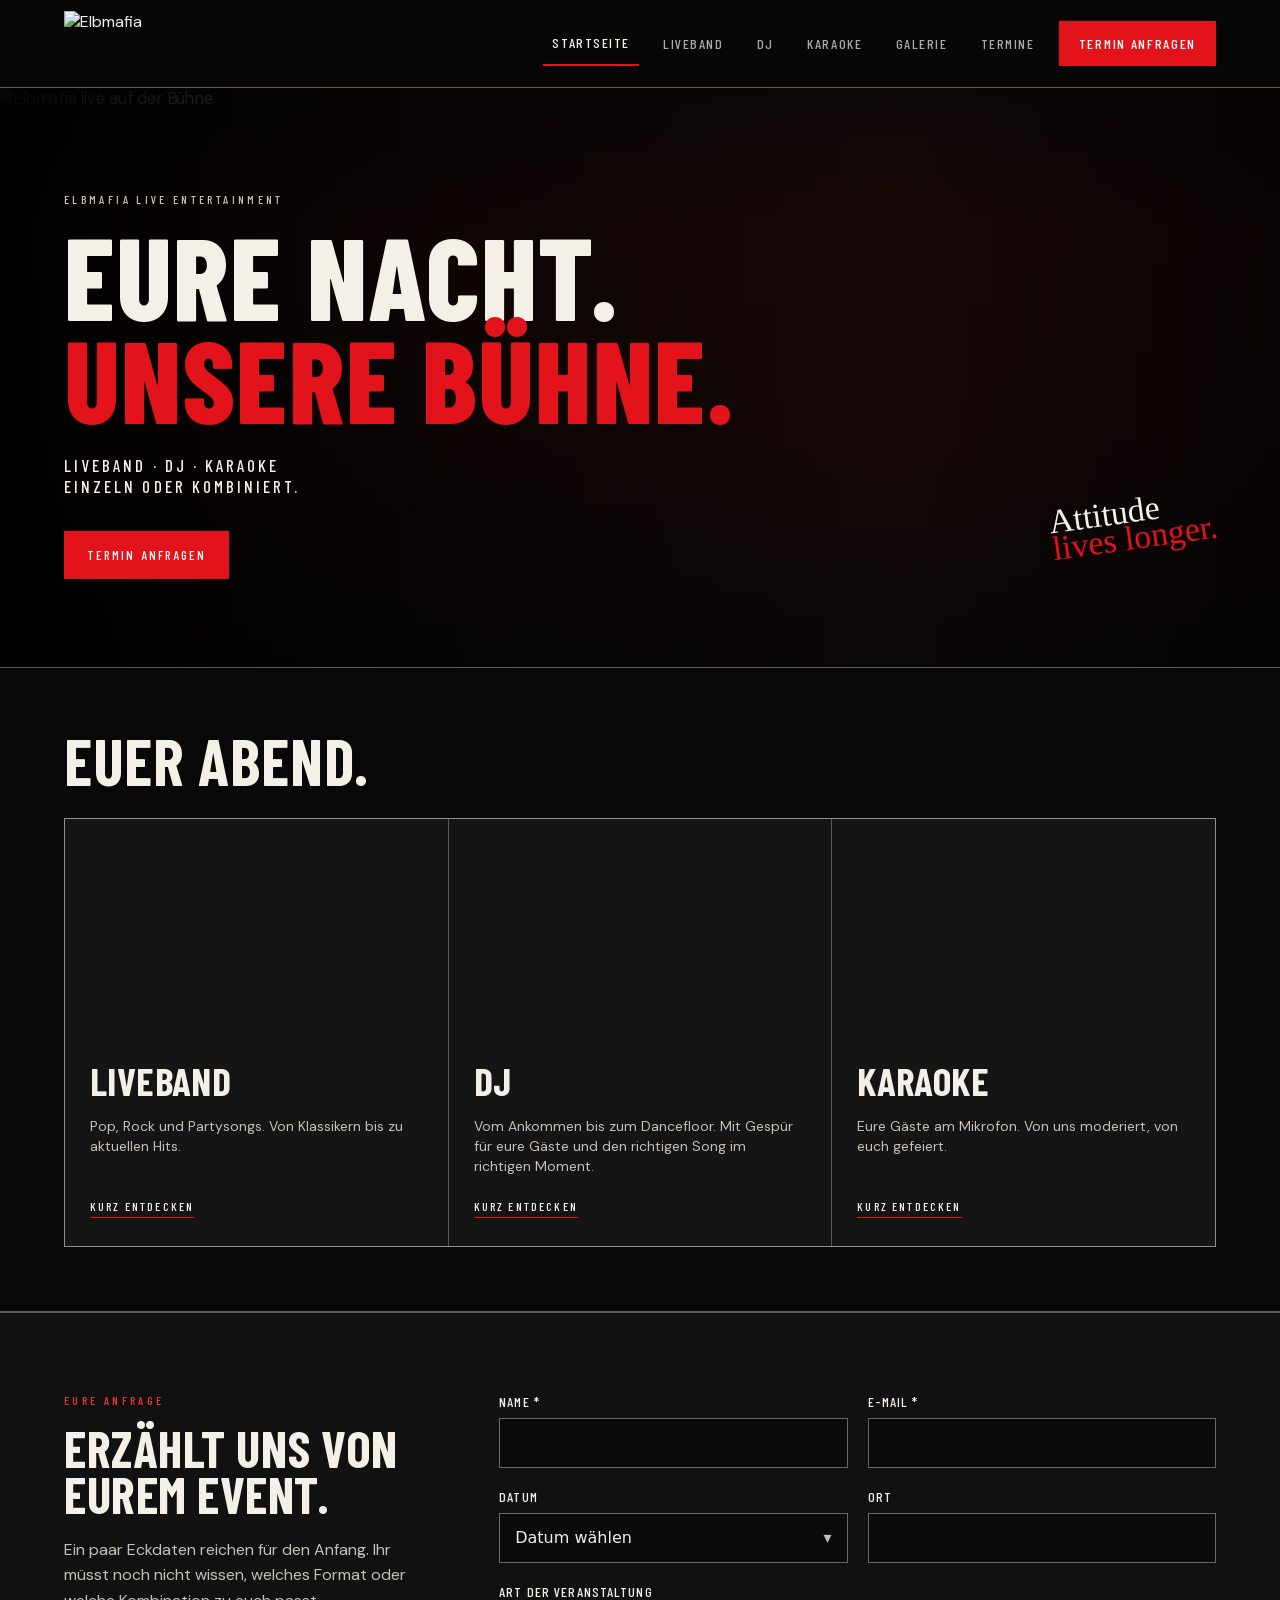
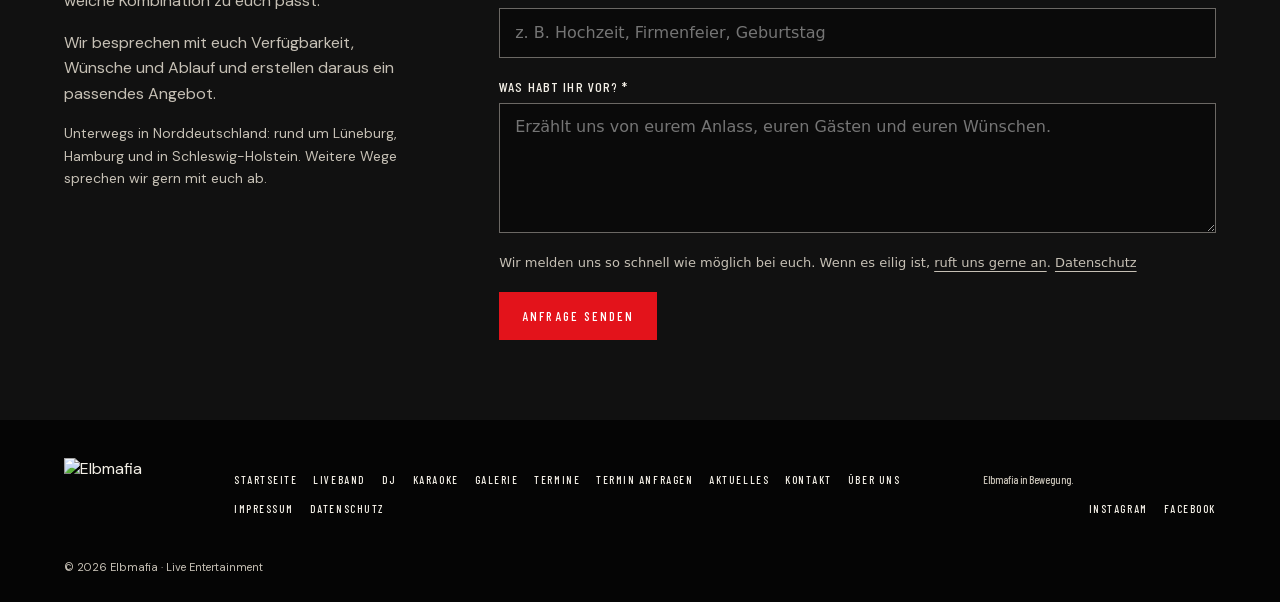
==== index.html @ c37c2138 "Make the homepage gig teaser one compact link and use the transparent original logo" ====
<!doctype html>
<html lang="de">
  <head>
    <meta charset="UTF-8" />
    <meta http-equiv="Content-Security-Policy" content="default-src 'self'; base-uri 'self'; object-src 'none'; script-src 'self'; style-src 'self' 'unsafe-inline'; img-src 'self' https://cdn.sanity.io data:; font-src 'self'; connect-src 'self' https://8jes752q.api.sanity.io https://api.web3forms.com; frame-src https://www.youtube-nocookie.com https://player.vimeo.com; media-src 'self' https://cdn.sanity.io; form-action 'self' https://api.web3forms.com; upgrade-insecure-requests" />
    <meta name="viewport" content="width=device-width, initial-scale=1.0" />
    <meta name="theme-color" content="#080808" />
    <meta name="description" content="Liveband, DJ und moderiertes Karaoke in Norddeutschland. Für Feiern rund um Lüneburg, Hamburg und Schleswig-Holstein. Einzeln oder kombiniert." />
    <title>Elbmafia – Liveband, DJ &amp; Karaoke in Norddeutschland</title>
    <link rel="icon" type="image/png" href="./assets/elbmafia-icon-64.png" />
    <script type="module" crossorigin src="./assets/pages-main-Cni1FsrV.js"></script>
    <link rel="stylesheet" crossorigin href="./assets/pages-main-CIuDXrAa.css">

    <link rel="canonical" href="https://elbmafia.de/" />
    <meta name="referrer" content="strict-origin-when-cross-origin" />
    <meta property="og:locale" content="de_DE" />
    <meta property="og:type" content="website" />
    <meta property="og:site_name" content="Elbmafia" />
    <meta property="og:title" content="Elbmafia – Liveband, DJ &amp; Karaoke in Norddeutschland" />
    <meta property="og:description" content="Liveband, DJ und moderiertes Karaoke in Norddeutschland. Für Feiern rund um Lüneburg, Hamburg und Schleswig-Holstein. Einzeln oder kombiniert." />
    <meta property="og:url" content="https://elbmafia.de/" />
    <meta property="og:image" content="https://cdn.sanity.io/images/8jes752q/production/4bd7200ae4ac9d9a76201aa8df2f5b68dabd0d27-1935x812.png?w=1200&amp;h=630&amp;fit=crop&amp;auto=format" />
    <meta property="og:image:alt" content="Elbmafia · Live Entertainment" />
    <meta name="twitter:card" content="summary_large_image" />
    <meta name="twitter:title" content="Elbmafia – Liveband, DJ &amp; Karaoke in Norddeutschland" />
    <meta name="twitter:description" content="Liveband, DJ und moderiertes Karaoke in Norddeutschland. Für Feiern rund um Lüneburg, Hamburg und Schleswig-Holstein. Einzeln oder kombiniert." />
    <meta name="twitter:image" content="https://cdn.sanity.io/images/8jes752q/production/4bd7200ae4ac9d9a76201aa8df2f5b68dabd0d27-1935x812.png?w=1200&amp;h=630&amp;fit=crop&amp;auto=format" />
    <link rel="preconnect" href="https://cdn.sanity.io" />
    <link rel="preconnect" href="https://8jes752q.api.sanity.io" crossorigin />
    <script type="application/ld+json">{"@context":"https://schema.org","@type":"MusicGroup","@id":"https://elbmafia.de/#band","name":"Elbmafia","url":"https://elbmafia.de/","logo":"https://elbmafia.de/assets/elbmafia-primary.png","sameAs":["https://www.instagram.com/elbmafia/","https://www.facebook.com/elbmafia"],"email":"info@elbmafia.de","telephone":"+4915167139134","areaServed":["Norddeutschland","Lüneburg","Hamburg","Schleswig-Holstein"]}</script>
  </head>
  <body data-page="home" data-root="./">
    <div id="root"><link rel="preload" as="image" imageSrcSet="https://cdn.sanity.io/images/8jes752q/production/1e73718f779068eb31d8a9820110b58f63db023f-1619x971.png?w=160&amp;fit=max&amp;auto=format&amp;q=85 160w, https://cdn.sanity.io/images/8jes752q/production/1e73718f779068eb31d8a9820110b58f63db023f-1619x971.png?w=320&amp;fit=max&amp;auto=format&amp;q=85 320w, https://cdn.sanity.io/images/8jes752q/production/1e73718f779068eb31d8a9820110b58f63db023f-1619x971.png?w=480&amp;fit=max&amp;auto=format&amp;q=85 480w, https://cdn.sanity.io/images/8jes752q/production/1e73718f779068eb31d8a9820110b58f63db023f-1619x971.png?w=640&amp;fit=max&amp;auto=format&amp;q=85 640w, https://cdn.sanity.io/images/8jes752q/production/1e73718f779068eb31d8a9820110b58f63db023f-1619x971.png?w=960&amp;fit=max&amp;auto=format&amp;q=85 960w, https://cdn.sanity.io/images/8jes752q/production/1e73718f779068eb31d8a9820110b58f63db023f-1619x971.png?w=1280&amp;fit=max&amp;auto=format&amp;q=85 1280w, https://cdn.sanity.io/images/8jes752q/production/1e73718f779068eb31d8a9820110b58f63db023f-1619x971.png?w=1619&amp;fit=max&amp;auto=format&amp;q=85 1619w" imageSizes="170px"/><link rel="preload" as="image" imageSrcSet="https://cdn.sanity.io/images/8jes752q/production/4bd7200ae4ac9d9a76201aa8df2f5b68dabd0d27-1935x812.png?w=160&amp;fit=max&amp;auto=format&amp;q=85 160w, https://cdn.sanity.io/images/8jes752q/production/4bd7200ae4ac9d9a76201aa8df2f5b68dabd0d27-1935x812.png?w=320&amp;fit=max&amp;auto=format&amp;q=85 320w, https://cdn.sanity.io/images/8jes752q/production/4bd7200ae4ac9d9a76201aa8df2f5b68dabd0d27-1935x812.png?w=480&amp;fit=max&amp;auto=format&amp;q=85 480w, https://cdn.sanity.io/images/8jes752q/production/4bd7200ae4ac9d9a76201aa8df2f5b68dabd0d27-1935x812.png?w=640&amp;fit=max&amp;auto=format&amp;q=85 640w, https://cdn.sanity.io/images/8jes752q/production/4bd7200ae4ac9d9a76201aa8df2f5b68dabd0d27-1935x812.png?w=960&amp;fit=max&amp;auto=format&amp;q=85 960w, https://cdn.sanity.io/images/8jes752q/production/4bd7200ae4ac9d9a76201aa8df2f5b68dabd0d27-1935x812.png?w=1280&amp;fit=max&amp;auto=format&amp;q=85 1280w, https://cdn.sanity.io/images/8jes752q/production/4bd7200ae4ac9d9a76201aa8df2f5b68dabd0d27-1935x812.png?w=1920&amp;fit=max&amp;auto=format&amp;q=85 1920w, https://cdn.sanity.io/images/8jes752q/production/4bd7200ae4ac9d9a76201aa8df2f5b68dabd0d27-1935x812.png?w=1935&amp;fit=max&amp;auto=format&amp;q=85 1935w" imageSizes="100vw" fetchPriority="high"/><link rel="preload" as="image" imageSrcSet="https://cdn.sanity.io/images/8jes752q/production/1e73718f779068eb31d8a9820110b58f63db023f-1619x971.png?w=160&amp;fit=max&amp;auto=format&amp;q=85 160w, https://cdn.sanity.io/images/8jes752q/production/1e73718f779068eb31d8a9820110b58f63db023f-1619x971.png?w=320&amp;fit=max&amp;auto=format&amp;q=85 320w, https://cdn.sanity.io/images/8jes752q/production/1e73718f779068eb31d8a9820110b58f63db023f-1619x971.png?w=480&amp;fit=max&amp;auto=format&amp;q=85 480w, https://cdn.sanity.io/images/8jes752q/production/1e73718f779068eb31d8a9820110b58f63db023f-1619x971.png?w=640&amp;fit=max&amp;auto=format&amp;q=85 640w, https://cdn.sanity.io/images/8jes752q/production/1e73718f779068eb31d8a9820110b58f63db023f-1619x971.png?w=960&amp;fit=max&amp;auto=format&amp;q=85 960w, https://cdn.sanity.io/images/8jes752q/production/1e73718f779068eb31d8a9820110b58f63db023f-1619x971.png?w=1280&amp;fit=max&amp;auto=format&amp;q=85 1280w, https://cdn.sanity.io/images/8jes752q/production/1e73718f779068eb31d8a9820110b58f63db023f-1619x971.png?w=1619&amp;fit=max&amp;auto=format&amp;q=85 1619w" imageSizes="120px"/><div class="site-shell"><header class="site-header"><a class="brand-lockup" href="./" aria-label="Elbmafia Startseite"><img src="https://cdn.sanity.io/images/8jes752q/production/1e73718f779068eb31d8a9820110b58f63db023f-1619x971.png?w=1280&amp;fit=max&amp;auto=format&amp;q=85" srcSet="https://cdn.sanity.io/images/8jes752q/production/1e73718f779068eb31d8a9820110b58f63db023f-1619x971.png?w=160&amp;fit=max&amp;auto=format&amp;q=85 160w, https://cdn.sanity.io/images/8jes752q/production/1e73718f779068eb31d8a9820110b58f63db023f-1619x971.png?w=320&amp;fit=max&amp;auto=format&amp;q=85 320w, https://cdn.sanity.io/images/8jes752q/production/1e73718f779068eb31d8a9820110b58f63db023f-1619x971.png?w=480&amp;fit=max&amp;auto=format&amp;q=85 480w, https://cdn.sanity.io/images/8jes752q/production/1e73718f779068eb31d8a9820110b58f63db023f-1619x971.png?w=640&amp;fit=max&amp;auto=format&amp;q=85 640w, https://cdn.sanity.io/images/8jes752q/production/1e73718f779068eb31d8a9820110b58f63db023f-1619x971.png?w=960&amp;fit=max&amp;auto=format&amp;q=85 960w, https://cdn.sanity.io/images/8jes752q/production/1e73718f779068eb31d8a9820110b58f63db023f-1619x971.png?w=1280&amp;fit=max&amp;auto=format&amp;q=85 1280w, https://cdn.sanity.io/images/8jes752q/production/1e73718f779068eb31d8a9820110b58f63db023f-1619x971.png?w=1619&amp;fit=max&amp;auto=format&amp;q=85 1619w" sizes="170px" width="1619" height="971" alt="Elbmafia"/></a><nav class="main-nav static-navigation" aria-label="Hauptnavigation"><a href="./#top" aria-current="page">Startseite</a><a href="./liveband/">Liveband</a><a href="./dj/">DJ</a><a href="./karaoke/">Karaoke</a><a href="./galerie/">Galerie</a><a href="./termine/">Termine</a><a class="nav-cta" href="./#anfrage">Termin anfragen</a></nav></header><main id="top"><section class="hero"><div class="hero-art"><img class="hero-photo" src="https://cdn.sanity.io/images/8jes752q/production/4bd7200ae4ac9d9a76201aa8df2f5b68dabd0d27-1935x812.png?w=1280&amp;fit=max&amp;auto=format&amp;q=85" srcSet="https://cdn.sanity.io/images/8jes752q/production/4bd7200ae4ac9d9a76201aa8df2f5b68dabd0d27-1935x812.png?w=160&amp;fit=max&amp;auto=format&amp;q=85 160w, https://cdn.sanity.io/images/8jes752q/production/4bd7200ae4ac9d9a76201aa8df2f5b68dabd0d27-1935x812.png?w=320&amp;fit=max&amp;auto=format&amp;q=85 320w, https://cdn.sanity.io/images/8jes752q/production/4bd7200ae4ac9d9a76201aa8df2f5b68dabd0d27-1935x812.png?w=480&amp;fit=max&amp;auto=format&amp;q=85 480w, https://cdn.sanity.io/images/8jes752q/production/4bd7200ae4ac9d9a76201aa8df2f5b68dabd0d27-1935x812.png?w=640&amp;fit=max&amp;auto=format&amp;q=85 640w, https://cdn.sanity.io/images/8jes752q/production/4bd7200ae4ac9d9a76201aa8df2f5b68dabd0d27-1935x812.png?w=960&amp;fit=max&amp;auto=format&amp;q=85 960w, https://cdn.sanity.io/images/8jes752q/production/4bd7200ae4ac9d9a76201aa8df2f5b68dabd0d27-1935x812.png?w=1280&amp;fit=max&amp;auto=format&amp;q=85 1280w, https://cdn.sanity.io/images/8jes752q/production/4bd7200ae4ac9d9a76201aa8df2f5b68dabd0d27-1935x812.png?w=1920&amp;fit=max&amp;auto=format&amp;q=85 1920w, https://cdn.sanity.io/images/8jes752q/production/4bd7200ae4ac9d9a76201aa8df2f5b68dabd0d27-1935x812.png?w=1935&amp;fit=max&amp;auto=format&amp;q=85 1935w" sizes="100vw" width="1935" height="812" alt="Elbmafia live auf der Bühne" fetchPriority="high"/><div class="hero-art-overlay"></div></div><div class="hero-copy"><p class="eyebrow">Elbmafia Live Entertainment</p><h1>Eure Nacht.<br/><em>Unsere Bühne.</em></h1><p class="hero-subline">Liveband · DJ · Karaoke<br/>Einzeln oder kombiniert.</p><a class="button button-red" href="./#anfrage">Termin anfragen</a></div></section><section class="experience-section" id="formate"><h2>Euer Abend.</h2><div class="experience-grid"><a class="experience-card" href="./liveband/"><div class="experience-content"><h3>Liveband</h3><p>Pop, Rock und Partysongs. Von Klassikern bis zu aktuellen Hits.</p><span class="text-link">Mehr erfahren</span></div></a><a class="experience-card" href="./dj/"><div class="experience-content"><h3>DJ</h3><p>Vom Ankommen bis zum Dancefloor. Mit Gespür für eure Gäste und den richtigen Song im richtigen Moment.</p><span class="text-link">Mehr erfahren</span></div></a><a class="experience-card" href="./karaoke/"><div class="experience-content"><h3>Karaoke</h3><p>Eure Gäste am Mikrofon. Von uns moderiert, von euch gefeiert.</p><span class="text-link">Mehr erfahren</span></div></a></div></section><section class="request-section" id="anfrage"><div class="request-intro"><h2>Erzählt uns von eurem Event.</h2><p>Unterwegs in Norddeutschland: rund um Lüneburg, Hamburg und in Schleswig-Holstein. Weitere Wege sprechen wir gern mit euch ab.</p><p>Für das Anfrageformular benötigt ihr JavaScript. Ihr erreicht uns auch per <a href="mailto:info@elbmafia.de">E-Mail an info@elbmafia.de</a>.</p></div></section></main><footer class="site-footer"><img src="https://cdn.sanity.io/images/8jes752q/production/1e73718f779068eb31d8a9820110b58f63db023f-1619x971.png?w=1280&amp;fit=max&amp;auto=format&amp;q=85" srcSet="https://cdn.sanity.io/images/8jes752q/production/1e73718f779068eb31d8a9820110b58f63db023f-1619x971.png?w=160&amp;fit=max&amp;auto=format&amp;q=85 160w, https://cdn.sanity.io/images/8jes752q/production/1e73718f779068eb31d8a9820110b58f63db023f-1619x971.png?w=320&amp;fit=max&amp;auto=format&amp;q=85 320w, https://cdn.sanity.io/images/8jes752q/production/1e73718f779068eb31d8a9820110b58f63db023f-1619x971.png?w=480&amp;fit=max&amp;auto=format&amp;q=85 480w, https://cdn.sanity.io/images/8jes752q/production/1e73718f779068eb31d8a9820110b58f63db023f-1619x971.png?w=640&amp;fit=max&amp;auto=format&amp;q=85 640w, https://cdn.sanity.io/images/8jes752q/production/1e73718f779068eb31d8a9820110b58f63db023f-1619x971.png?w=960&amp;fit=max&amp;auto=format&amp;q=85 960w, https://cdn.sanity.io/images/8jes752q/production/1e73718f779068eb31d8a9820110b58f63db023f-1619x971.png?w=1280&amp;fit=max&amp;auto=format&amp;q=85 1280w, https://cdn.sanity.io/images/8jes752q/production/1e73718f779068eb31d8a9820110b58f63db023f-1619x971.png?w=1619&amp;fit=max&amp;auto=format&amp;q=85 1619w" sizes="120px" width="1619" height="971" alt="Elbmafia"/><nav class="footer-links" aria-label="Footernavigation"><a href="./#top">Startseite</a><a href="./liveband/">Liveband</a><a href="./dj/">DJ</a><a href="./karaoke/">Karaoke</a><a href="./galerie/">Galerie</a><a href="./termine/">Termine</a><a href="./#anfrage">Termin anfragen</a><a href="./aktuelles/">Aktuelles</a><a href="./#kontakt">Kontakt</a><a href="./ueber-uns/">Über uns</a><a href="./impressum/">Impressum</a><a href="./datenschutz/">Datenschutz</a></nav></footer></div></div><noscript><p class="offer-page">Ihr erreicht uns per <a href="mailto:info@elbmafia.de">E-Mail an info@elbmafia.de</a>.</p></noscript>
  </body>
</html>
---- assets/pages-main-CIuDXrAa.css ----
@font-face{font-family:Barlow Condensed;font-style:normal;font-weight:500;font-display:swap;src:url(./barlow-condensed-500-0-BJah_10B.woff2) format("woff2");unicode-range:U+0102-0103,U+0110-0111,U+0128-0129,U+0168-0169,U+01A0-01A1,U+01AF-01B0,U+0300-0301,U+0303-0304,U+0308-0309,U+0323,U+0329,U+1EA0-1EF9,U+20AB}@font-face{font-family:Barlow Condensed;font-style:normal;font-weight:500;font-display:swap;src:url(./barlow-condensed-500-1-BgaU7rZf.woff2) format("woff2");unicode-range:U+0100-02BA,U+02BD-02C5,U+02C7-02CC,U+02CE-02D7,U+02DD-02FF,U+0304,U+0308,U+0329,U+1D00-1DBF,U+1E00-1E9F,U+1EF2-1EFF,U+2020,U+20A0-20AB,U+20AD-20C4,U+2113,U+2C60-2C7F,U+A720-A7FF}@font-face{font-family:Barlow Condensed;font-style:normal;font-weight:500;font-display:swap;src:url(./barlow-condensed-500-2-k5sK0YPh.woff2) format("woff2");unicode-range:U+0000-00FF,U+0131,U+0152-0153,U+02BB-02BC,U+02C6,U+02DA,U+02DC,U+0304,U+0308,U+0329,U+2000-206F,U+20AC,U+2122,U+2191,U+2193,U+2212,U+2215,U+FEFF,U+FFFD}@font-face{font-family:Barlow Condensed;font-style:normal;font-weight:600;font-display:swap;src:url(./barlow-condensed-600-3-CMGUrrs3.woff2) format("woff2");unicode-range:U+0102-0103,U+0110-0111,U+0128-0129,U+0168-0169,U+01A0-01A1,U+01AF-01B0,U+0300-0301,U+0303-0304,U+0308-0309,U+0323,U+0329,U+1EA0-1EF9,U+20AB}@font-face{font-family:Barlow Condensed;font-style:normal;font-weight:600;font-display:swap;src:url(./barlow-condensed-600-4-Dbp7ZXtu.woff2) format("woff2");unicode-range:U+0100-02BA,U+02BD-02C5,U+02C7-02CC,U+02CE-02D7,U+02DD-02FF,U+0304,U+0308,U+0329,U+1D00-1DBF,U+1E00-1E9F,U+1EF2-1EFF,U+2020,U+20A0-20AB,U+20AD-20C4,U+2113,U+2C60-2C7F,U+A720-A7FF}@font-face{font-family:Barlow Condensed;font-style:normal;font-weight:600;font-display:swap;src:url(./barlow-condensed-600-5-5aTTnVqQ.woff2) format("woff2");unicode-range:U+0000-00FF,U+0131,U+0152-0153,U+02BB-02BC,U+02C6,U+02DA,U+02DC,U+0304,U+0308,U+0329,U+2000-206F,U+20AC,U+2122,U+2191,U+2193,U+2212,U+2215,U+FEFF,U+FFFD}@font-face{font-family:Barlow Condensed;font-style:normal;font-weight:700;font-display:swap;src:url(./barlow-condensed-700-6-CYHGckNB.woff2) format("woff2");unicode-range:U+0102-0103,U+0110-0111,U+0128-0129,U+0168-0169,U+01A0-01A1,U+01AF-01B0,U+0300-0301,U+0303-0304,U+0308-0309,U+0323,U+0329,U+1EA0-1EF9,U+20AB}@font-face{font-family:Barlow Condensed;font-style:normal;font-weight:700;font-display:swap;src:url(./barlow-condensed-700-7-Ca1nonoA.woff2) format("woff2");unicode-range:U+0100-02BA,U+02BD-02C5,U+02C7-02CC,U+02CE-02D7,U+02DD-02FF,U+0304,U+0308,U+0329,U+1D00-1DBF,U+1E00-1E9F,U+1EF2-1EFF,U+2020,U+20A0-20AB,U+20AD-20C4,U+2113,U+2C60-2C7F,U+A720-A7FF}@font-face{font-family:Barlow Condensed;font-style:normal;font-weight:700;font-display:swap;src:url(./barlow-condensed-700-8-DDMez4TK.woff2) format("woff2");unicode-range:U+0000-00FF,U+0131,U+0152-0153,U+02BB-02BC,U+02C6,U+02DA,U+02DC,U+0304,U+0308,U+0329,U+2000-206F,U+20AC,U+2122,U+2191,U+2193,U+2212,U+2215,U+FEFF,U+FFFD}@font-face{font-family:Barlow Condensed;font-style:normal;font-weight:800;font-display:swap;src:url(./barlow-condensed-800-9-By8DWWW3.woff2) format("woff2");unicode-range:U+0102-0103,U+0110-0111,U+0128-0129,U+0168-0169,U+01A0-01A1,U+01AF-01B0,U+0300-0301,U+0303-0304,U+0308-0309,U+0323,U+0329,U+1EA0-1EF9,U+20AB}@font-face{font-family:Barlow Condensed;font-style:normal;font-weight:800;font-display:swap;src:url(./barlow-condensed-800-10-CW1aJo2Z.woff2) format("woff2");unicode-range:U+0100-02BA,U+02BD-02C5,U+02C7-02CC,U+02CE-02D7,U+02DD-02FF,U+0304,U+0308,U+0329,U+1D00-1DBF,U+1E00-1E9F,U+1EF2-1EFF,U+2020,U+20A0-20AB,U+20AD-20C4,U+2113,U+2C60-2C7F,U+A720-A7FF}@font-face{font-family:Barlow Condensed;font-style:normal;font-weight:800;font-display:swap;src:url(./barlow-condensed-800-11-CMaaahLA.woff2) format("woff2");unicode-range:U+0000-00FF,U+0131,U+0152-0153,U+02BB-02BC,U+02C6,U+02DA,U+02DC,U+0304,U+0308,U+0329,U+2000-206F,U+20AC,U+2122,U+2191,U+2193,U+2212,U+2215,U+FEFF,U+FFFD}@font-face{font-family:Barlow Condensed;font-style:normal;font-weight:900;font-display:swap;src:url(./barlow-condensed-900-12-BdeZAqFH.woff2) format("woff2");unicode-range:U+0102-0103,U+0110-0111,U+0128-0129,U+0168-0169,U+01A0-01A1,U+01AF-01B0,U+0300-0301,U+0303-0304,U+0308-0309,U+0323,U+0329,U+1EA0-1EF9,U+20AB}@font-face{font-family:Barlow Condensed;font-style:normal;font-weight:900;font-display:swap;src:url(./barlow-condensed-900-13-BnpccJH4.woff2) format("woff2");unicode-range:U+0100-02BA,U+02BD-02C5,U+02C7-02CC,U+02CE-02D7,U+02DD-02FF,U+0304,U+0308,U+0329,U+1D00-1DBF,U+1E00-1E9F,U+1EF2-1EFF,U+2020,U+20A0-20AB,U+20AD-20C4,U+2113,U+2C60-2C7F,U+A720-A7FF}@font-face{font-family:Barlow Condensed;font-style:normal;font-weight:900;font-display:swap;src:url(./barlow-condensed-900-14-BAFRnr5n.woff2) format("woff2");unicode-range:U+0000-00FF,U+0131,U+0152-0153,U+02BB-02BC,U+02C6,U+02DA,U+02DC,U+0304,U+0308,U+0329,U+2000-206F,U+20AC,U+2122,U+2191,U+2193,U+2212,U+2215,U+FEFF,U+FFFD}@font-face{font-family:DM Sans;font-style:normal;font-weight:400;font-display:swap;src:url(./dm-sans-400-15-BccsHJ30.woff2) format("woff2");unicode-range:U+0100-02BA,U+02BD-02C5,U+02C7-02CC,U+02CE-02D7,U+02DD-02FF,U+0304,U+0308,U+0329,U+1D00-1DBF,U+1E00-1E9F,U+1EF2-1EFF,U+2020,U+20A0-20AB,U+20AD-20C4,U+2113,U+2C60-2C7F,U+A720-A7FF}@font-face{font-family:DM Sans;font-style:normal;font-weight:400;font-display:swap;src:url(./dm-sans-400-16-CwMReqGs.woff2) format("woff2");unicode-range:U+0000-00FF,U+0131,U+0152-0153,U+02BB-02BC,U+02C6,U+02DA,U+02DC,U+0304,U+0308,U+0329,U+2000-206F,U+20AC,U+2122,U+2191,U+2193,U+2212,U+2215,U+FEFF,U+FFFD}@font-face{font-family:DM Sans;font-style:normal;font-weight:500;font-display:swap;src:url(./dm-sans-400-15-BccsHJ30.woff2) format("woff2");unicode-range:U+0100-02BA,U+02BD-02C5,U+02C7-02CC,U+02CE-02D7,U+02DD-02FF,U+0304,U+0308,U+0329,U+1D00-1DBF,U+1E00-1E9F,U+1EF2-1EFF,U+2020,U+20A0-20AB,U+20AD-20C4,U+2113,U+2C60-2C7F,U+A720-A7FF}@font-face{font-family:DM Sans;font-style:normal;font-weight:500;font-display:swap;src:url(./dm-sans-400-16-CwMReqGs.woff2) format("woff2");unicode-range:U+0000-00FF,U+0131,U+0152-0153,U+02BB-02BC,U+02C6,U+02DA,U+02DC,U+0304,U+0308,U+0329,U+2000-206F,U+20AC,U+2122,U+2191,U+2193,U+2212,U+2215,U+FEFF,U+FFFD}@font-face{font-family:DM Sans;font-style:normal;font-weight:600;font-display:swap;src:url(./dm-sans-400-15-BccsHJ30.woff2) format("woff2");unicode-range:U+0100-02BA,U+02BD-02C5,U+02C7-02CC,U+02CE-02D7,U+02DD-02FF,U+0304,U+0308,U+0329,U+1D00-1DBF,U+1E00-1E9F,U+1EF2-1EFF,U+2020,U+20A0-20AB,U+20AD-20C4,U+2113,U+2C60-2C7F,U+A720-A7FF}@font-face{font-family:DM Sans;font-style:normal;font-weight:600;font-display:swap;src:url(./dm-sans-400-16-CwMReqGs.woff2) format("woff2");unicode-range:U+0000-00FF,U+0131,U+0152-0153,U+02BB-02BC,U+02C6,U+02DA,U+02DC,U+0304,U+0308,U+0329,U+2000-206F,U+20AC,U+2122,U+2191,U+2193,U+2212,U+2215,U+FEFF,U+FFFD}@font-face{font-family:DM Sans;font-style:normal;font-weight:700;font-display:swap;src:url(./dm-sans-400-15-BccsHJ30.woff2) format("woff2");unicode-range:U+0100-02BA,U+02BD-02C5,U+02C7-02CC,U+02CE-02D7,U+02DD-02FF,U+0304,U+0308,U+0329,U+1D00-1DBF,U+1E00-1E9F,U+1EF2-1EFF,U+2020,U+20A0-20AB,U+20AD-20C4,U+2113,U+2C60-2C7F,U+A720-A7FF}@font-face{font-family:DM Sans;font-style:normal;font-weight:700;font-display:swap;src:url(./dm-sans-400-16-CwMReqGs.woff2) format("woff2");unicode-range:U+0000-00FF,U+0131,U+0152-0153,U+02BB-02BC,U+02C6,U+02DA,U+02DC,U+0304,U+0308,U+0329,U+2000-206F,U+20AC,U+2122,U+2191,U+2193,U+2212,U+2215,U+FEFF,U+FFFD}:root{font-family:DM Sans,sans-serif;color:#f4f0e7;background:#080808;font-synthesis:none;text-rendering:optimizeLegibility;--black:#080808;--ink:#151515;--cream:#f4f0e7;--muted:#c6c0b5;--red:#e3131b;--line:rgba(244,240,231,.35);--display:"Barlow Condensed",sans-serif}*{box-sizing:border-box}html{scroll-behavior:smooth}body{margin:0;min-width:320px;background:var(--black);color:var(--cream)}a{color:inherit;text-decoration:none}button{font:inherit;color:inherit}.site-shell{overflow:clip;background:var(--black)}.site-header{position:sticky;top:0;z-index:20;min-height:88px;padding:10px 4vw;display:flex;align-items:center;justify-content:space-between;background:#080808f5;border-bottom:1px solid var(--line);-webkit-backdrop-filter:blur(16px);backdrop-filter:blur(16px)}.brand-lockup{display:flex;align-items:center;min-width:170px}.brand-lockup img{display:block;width:170px;height:66px;object-fit:contain}.main-nav{display:flex;align-items:center;gap:clamp(7px,1.1vw,20px);font-family:var(--display);font-size:11px;text-transform:uppercase;letter-spacing:.17em}.main-nav a{padding:11px 9px;color:#aaa;transition:color .2s,background .2s}.main-nav a:hover{color:var(--cream);background:#171717}.main-nav a:hover{color:var(--red)}.main-nav a[aria-current=page]{color:var(--cream);border-bottom:2px solid var(--red)}.nav-cta{background:var(--red);padding:14px 20px!important;letter-spacing:.12em;color:#fff!important}.menu-toggle{display:none;background:none;border:0;gap:3px;flex-direction:column;align-items:flex-end}.menu-toggle span{display:block;width:24px;height:2px;background:var(--cream)}.menu-toggle b{font-size:10px;margin-top:4px}.hero{position:relative;isolation:isolate;min-height:clamp(600px,29vw,980px);padding:140px 7vw 62px;display:flex;align-items:center;border-bottom:1px solid var(--line);overflow:hidden}.hero-art{position:absolute;top:0;right:0;bottom:0;left:0;z-index:-2;background:#1a0908}.experience-image{position:relative;overflow:hidden}.gallery-tile{overflow:hidden}.gallery-tile b{z-index:1}.post-cover-crop{position:relative;aspect-ratio:2.4/1;overflow:hidden;background:#111}.home-news-crop{position:relative;min-height:140px;overflow:hidden;background:#111}.hero-photo{width:100%;height:100%;object-fit:cover;object-position:50% 48%;filter:grayscale(.28) contrast(1.12) sepia(.13) saturate(1.2);opacity:.88;transform:scale(1.03)}.hero-art-overlay{position:absolute;top:0;right:0;bottom:0;left:0;background:linear-gradient(90deg,#000000f0,#00000080 34%,#00000024 70%,#0000009e),linear-gradient(180deg,#08080899,#08080800 24%,#0808081f 60%,#080808c7)}.hero-copy{max-width:760px}.eyebrow{margin:0 0 18px;font-family:var(--display);font-size:12px;text-transform:uppercase;letter-spacing:.28em;color:var(--muted)}.eyebrow.red{color:#ed343d}h1,h2,h3,p{margin-top:0}h1,h2,h3{font-family:var(--display);text-transform:uppercase;line-height:.9;letter-spacing:.01em}h1{max-width:720px;margin-bottom:24px;font-size:clamp(66px,9vw,138px);font-weight:800}h1 em,h2 em{color:var(--red);font-style:normal}.hero-subline{font-family:var(--display);font-size:17px;line-height:1.24;text-transform:uppercase;letter-spacing:.18em;margin-bottom:34px}.button{display:inline-flex;align-items:center;justify-content:center;min-height:48px;padding:13px 22px;border:1px solid transparent;font-family:var(--display);font-size:13px;text-transform:uppercase;letter-spacing:.16em;cursor:pointer;transition:transform .2s,background .2s}.button:hover{transform:translateY(-2px)}.button-red{background:var(--red);color:#fff}.button-red:hover{background:#d10e17;color:#fff}.button-outline{border-color:var(--cream);margin-top:18px}.button-black{background:var(--black);color:var(--cream);border-color:var(--black)}.hero-signature{position:absolute;right:7vw;bottom:116px;font-family:cursive;font-size:34px;line-height:.8;transform:rotate(-8deg);color:var(--cream)}.hero-signature span{color:var(--red)}.hero-meta{position:absolute;left:7vw;bottom:30px;display:flex;gap:30px;font-family:var(--display);font-size:11px;text-transform:uppercase;letter-spacing:.18em}.hero-meta span+span{border-left:1px solid var(--line);padding-left:30px}.experience-section,.gallery-section,.trust-section{padding:92px 5vw;border-bottom:1px solid var(--line)}.experience-section,.experience-card[id]{scroll-margin-top:100px}.section-heading{display:flex;align-items:center;gap:25px;max-width:1200px;margin:0 auto 42px}.section-heading:after{content:"";height:1px;flex:1;background:var(--line)}.section-heading h2{margin:0;font-size:clamp(42px,6vw,82px)}.section-heading .eyebrow{margin:0;white-space:nowrap}.experience-grid{max-width:1200px;margin:auto;display:grid;grid-template-columns:repeat(4,1fr);gap:1px;background:var(--line);border:1px solid var(--line)}.experience-card{position:relative;display:flex;flex-direction:column;text-align:left;padding:0;background:var(--ink);border:0;min-height:445px;cursor:pointer;overflow:hidden}.experience-card:hover .experience-image{transform:scale(1.05)}.experience-image{height:220px;transition:transform .35s;background-size:cover;background-position:center;filter:grayscale(.35) contrast(1.15) saturate(1.2)}.experience-combo .experience-image{background-color:#11090a}.experience-card .experience-image.has-catalog-image{width:100%;height:auto;flex-shrink:0;aspect-ratio:1.3;background-image:none;transform:none}.experience-image.has-catalog-image>img:not(.controlled-crop-image){display:block;width:100%;height:100%;object-fit:contain}.experience-content{padding:24px 25px 28px}.experience-content h3{font-size:39px;margin-bottom:10px}.experience-content strong{font-family:var(--display);font-size:16px;text-transform:uppercase;letter-spacing:.06em}.experience-content p{min-height:60px;color:var(--muted);font-size:14px;line-height:1.45;margin:13px 0 19px}.text-link{font-family:var(--display);font-size:12px;text-transform:uppercase;letter-spacing:.18em;color:var(--cream);border-bottom:1px solid var(--red);padding-bottom:4px}.band-section{padding:96px 5vw;background:#090909;border-bottom:1px solid var(--line)}.band-intro{max-width:1200px;margin:auto;display:grid;grid-template-columns:1fr 1fr;gap:30px;align-items:end}.band-intro h2{font-size:clamp(52px,7vw,100px);margin-bottom:20px}.band-intro>div>p:not(.eyebrow){max-width:460px;color:var(--muted);line-height:1.65;margin-bottom:0}.band-grid{max-width:1200px;margin:58px auto 0;display:grid;grid-template-columns:repeat(4,1fr);gap:14px}.band-grid[id]{scroll-margin-top:110px}.person-card h3{font-size:24px;margin:13px 0 3px;color:var(--red)}.person-card p,.guest-card small{margin:0;font-family:var(--display);font-size:12px;text-transform:uppercase;letter-spacing:.14em;color:var(--muted)}.portrait-placeholder{aspect-ratio:4/5;display:grid;place-items:end start;padding:13px;background:linear-gradient(135deg,#363536,#0f0f0f 60%,#530f14);border:1px solid var(--line);position:relative;overflow:hidden}.portrait-placeholder:before{content:"";position:absolute;width:90%;height:90%;left:12%;bottom:-18%;border-radius:50% 50% 0 0;background:linear-gradient(120deg,#f4f0e75e,#00000014 55%,#e3131b45);filter:grayscale(1)}.portrait-placeholder.has-image{padding:0;background:#171717}.portrait-placeholder.has-image:before{display:none}.portrait-placeholder img{display:block;width:100%;height:100%;position:absolute;top:0;right:0;bottom:0;left:0;object-fit:cover;object-position:center 35%}.portrait-placeholder span{position:relative;z-index:1;font-family:var(--display);font-size:10px;text-transform:uppercase;letter-spacing:.14em;color:var(--muted)}.guest-row{max-width:1200px;margin:76px auto 0;padding-top:40px;border-top:1px solid var(--line);display:grid;grid-template-columns:1fr 2fr;gap:40px}.guest-row h3{font-size:38px;margin-bottom:17px}.guest-row p{color:var(--muted);line-height:1.6}.guest-list{display:grid;grid-template-columns:repeat(3,1fr);gap:14px}.guest-card strong{display:block;color:#ed343d;font-family:var(--display);font-size:22px;text-transform:uppercase;margin-top:10px}.guest-card .portrait-placeholder{aspect-ratio:1/1}.gallery-section{background:#101010;color:var(--cream)}.gallery-section .section-heading:after{background:var(--line)}.gallery-controls{max-width:1200px;margin:-18px auto 26px;display:flex;gap:18px;justify-content:flex-end;font-family:var(--display);font-size:12px;text-transform:uppercase;letter-spacing:.14em}.gallery-controls button{padding:0 0 5px;border:0;border-bottom:1px solid transparent;background:none;color:var(--cream);font:inherit;letter-spacing:inherit;text-transform:inherit;white-space:nowrap}.gallery-empty{max-width:1200px;margin:0 auto;padding:48px 0;border-top:1px solid var(--line);font-family:var(--display);font-size:clamp(24px,3vw,44px);text-transform:uppercase}.gallery-controls button:hover,.gallery-controls button:focus-visible{color:var(--red)}.gallery-controls .is-active{color:var(--red);border-color:var(--red)}.gallery-grid{max-width:1200px;margin:auto;display:grid;grid-template-columns:repeat(4,1fr);gap:12px}.gallery-tile{position:relative;aspect-ratio:1.35/1;display:flex;align-items:flex-end;padding:16px;color:var(--cream);font-family:var(--display);font-size:11px;text-transform:uppercase;letter-spacing:.12em;background-color:#161616;background-size:cover;background-position:center;border:1px solid rgba(8,8,8,.55);cursor:pointer;text-align:left;transition:transform .25s,filter .25s}.gallery-tile:hover,.gallery-tile:focus-visible{transform:translateY(-4px);filter:brightness(1.12);outline:2px solid var(--red);outline-offset:3px}.gallery-tile span{position:relative;z-index:1}.gallery-tile b{position:absolute;right:16px;bottom:16px;color:var(--red);font-size:10px;letter-spacing:.14em}.gallery-tile:nth-child(2){filter:grayscale(1);background-position:50% 36%}.gallery-tile:nth-child(3){background-position:50% 62%}.gallery-tile:nth-child(4){filter:sepia(.2) saturate(1.2)}.media-support{max-width:1200px;margin:34px auto 0;padding:28px 30px;display:flex;align-items:center;justify-content:space-between;gap:28px;background:#f4f0e706;border-top:1px solid var(--line);border-bottom:1px solid var(--line)}.media-support h3{margin:0 0 8px;font-size:32px}.media-support-actions{display:flex;flex-wrap:wrap;justify-content:flex-end;gap:12px}.media-support p:not(.eyebrow){max-width:650px;margin:0;color:var(--muted);line-height:1.5}.media-support .button-outline{border-color:var(--line);margin-top:0;color:var(--cream);white-space:nowrap}.trust-section{background:#111}.trust-grid{max-width:1200px;margin:auto;display:grid;grid-template-columns:repeat(4,1fr);gap:0;border-top:1px solid var(--line);border-bottom:1px solid var(--line)}.trust-item{padding:30px 25px 34px;border-right:1px solid var(--line)}.trust-item:last-child{border:0}.trust-mark{display:block;width:34px;height:34px;margin-bottom:20px;border:1px solid var(--cream);transform:rotate(45deg);position:relative}.trust-mark:after{content:"";position:absolute;top:8px;right:8px;bottom:8px;left:8px;background:var(--red)}.trust-item h3{font-size:27px;margin-bottom:11px}.trust-item p{margin:0;color:var(--muted);font-size:14px;line-height:1.45}.contact-section{position:relative;min-height:285px;padding:60px 5vw;display:grid;grid-template-columns:180px 1fr auto;gap:35px;align-items:center;background:var(--red);color:var(--black);overflow:hidden}.contact-section:after{content:"ELBMAFIA";position:absolute;right:-50px;bottom:-40px;font-family:var(--display);font-size:180px;line-height:1;color:#0000001f;pointer-events:none}.contact-section>img{width:170px;height:210px;object-fit:contain;mix-blend-mode:screen;opacity:.95}.contact-section .eyebrow{color:#fff;margin-bottom:14px}.contact-section h2{position:relative;z-index:1;font-size:clamp(46px,6vw,84px);margin-bottom:18px}.contact-section p:not(.eyebrow){max-width:580px;margin:0;line-height:1.5;color:#fff}.contact-section .button{position:relative;z-index:1}.public-content-section{padding:72px 5vw;background:#111;color:var(--cream)}.public-posts{background:#080808}.public-content-grid{max-width:1200px;margin:auto;display:grid;grid-template-columns:repeat(auto-fit,minmax(min(100%,340px),1fr));gap:18px}.public-content-card{border:1px solid var(--line);background:#171717;overflow:hidden}.public-content-card>img{display:block;width:100%;aspect-ratio:2.4/1;object-fit:cover}.public-content-card>div{padding:25px}.public-content-card>.post-cover-crop{padding:0}.public-content-card h3{font-size:clamp(28px,3vw,42px);margin:0 0 14px}.public-posts .public-content-card h2{font-size:clamp(28px,3vw,42px);line-height:1.05;margin:0 0 14px;overflow-wrap:anywhere}.public-posts .public-content-card>img{aspect-ratio:auto;height:auto;object-fit:contain}.public-posts .post-body{max-width:75ch;overflow-wrap:anywhere}.public-content-card p:not(.eyebrow){white-space:pre-wrap;line-height:1.55;color:var(--muted)}.public-content-card a{color:var(--cream);text-decoration:underline;text-decoration-color:var(--red);text-underline-offset:5px}.public-content-card iframe{width:100%;aspect-ratio:16/9;border:0}.next-gig{border-bottom:1px solid var(--line);background:linear-gradient(110deg,#260b0e,#101010 58%);padding:24px 5vw}.next-gig-inner{max-width:1200px;margin:auto;display:grid;grid-template-columns:minmax(0,1fr) minmax(180px,36%);align-items:center;gap:32px}.next-gig h2{font-size:clamp(30px,4vw,56px);margin:0 0 10px}.next-gig p:not(.eyebrow){color:var(--muted);margin-bottom:18px}.next-gig img{width:100%;height:180px;object-fit:cover;border:1px solid #703035}.next-gig .button{font-size:11px}.home-news{padding:48px 5vw;background:linear-gradient(110deg,#0b0b0b,#1c0c0e);border-bottom:1px solid var(--line)}.home-news-inner{max-width:1200px;margin:auto;display:grid;grid-template-columns:minmax(190px,270px) 1fr;gap:36px;align-items:start}.home-news-heading h2{font-size:clamp(40px,5vw,64px);margin:0 0 15px}.home-news-heading>a,.home-news-item b{font:700 12px var(--display);text-transform:uppercase;letter-spacing:.14em;border-bottom:1px solid var(--red);padding-bottom:4px}.home-news-items{display:grid;grid-template-columns:repeat(auto-fit,minmax(min(100%,240px),1fr));gap:12px}.home-news-item{display:grid;grid-template-columns:1fr;min-width:0;min-height:140px;border:1px solid #6b3438;background:#111;transition:border-color .2s,transform .2s}.home-news-item.has-cover{grid-template-columns:110px 1fr}.home-news-item:hover,.home-news-item:focus-visible{border-color:var(--red);transform:translateY(-2px)}.home-news-item>img{width:110px;height:100%;min-height:140px;object-fit:cover}.home-news-item>div{padding:16px;min-width:0}.home-news-item>.home-news-crop{padding:0}.home-news-item span{display:block;color:var(--red);font:700 11px var(--display);text-transform:uppercase;letter-spacing:.15em}.home-news-item h3{font-size:clamp(22px,2vw,31px);line-height:1;margin:10px 0}.home-news-item p{color:var(--muted);font-size:12px;line-height:1.4;display:-webkit-box;-webkit-line-clamp:2;-webkit-box-orient:vertical;overflow:hidden}.home-news-item b{font-size:10px}.editorial-page-intro{max-width:1200px;margin:0 auto 46px;padding:34px 0 30px;border-bottom:1px solid var(--line)}.editorial-page-intro h1{font-size:clamp(58px,9vw,110px);margin:0 0 22px}.editorial-page-intro>p:last-child{max-width:650px;color:var(--muted);font-size:17px;line-height:1.5;margin:0}.public-content-section{min-height:calc(100dvh - 260px);padding-top:62px;padding-bottom:100px}.public-content-card[id]{scroll-margin-top:112px}.public-content-card[id]:target{border-color:var(--red)}.public-content-card h2{font-size:clamp(28px,3vw,42px);margin:0 0 14px}.public-content-section{scroll-margin-top:100px}.public-content-section .section-heading{max-width:1200px;margin-left:auto;margin-right:auto}.public-gigs .public-content-grid{display:grid;grid-template-columns:repeat(auto-fit,minmax(min(100%,420px),1fr))}.public-gigs .public-content-card>img{height:auto;aspect-ratio:auto;max-height:none;object-fit:contain}.public-content-card .gig-actions{display:flex;gap:10px;flex-wrap:wrap;margin-top:20px}.gig-actions a,.gig-actions button{border:1px solid #777;background:#1b1b1b;padding:11px 15px;color:var(--cream);font:700 12px var(--display);letter-spacing:.1em;text-transform:uppercase;cursor:pointer}.gig-actions a:hover,.gig-actions button:hover{border-color:var(--red);background:#391416}.public-empty{max-width:1200px;margin:0 auto;padding:30px;border:1px dashed #6b3438;color:var(--muted);line-height:1.5}.poster-backdrop{position:fixed;top:0;right:0;bottom:0;left:0;z-index:100;background:#000000eb;display:grid;place-items:center;padding:24px;overflow:auto}.poster-dialog{position:relative;max-width:min(100%,760px);max-height:calc(100dvh - 48px);display:grid;place-items:center}.poster-dialog img{display:block;width:100%;height:auto;max-width:100%;max-height:calc(100dvh - 48px);object-fit:contain;border:1px solid #777;box-shadow:0 20px 90px #000}.poster-dialog button{position:absolute;right:10px;top:10px;background:#111;color:#fff;border:1px solid #ccc;padding:10px 14px;font:700 12px var(--display);letter-spacing:.1em;text-transform:uppercase;cursor:pointer}.poster-dialog button:focus-visible{outline:3px solid var(--red)}@media(max-width:1100px){.site-header{position:sticky}.menu-toggle{display:flex}.main-nav{position:absolute;top:100%;left:0;right:0;display:none;padding:24px 5vw 30px;flex-direction:column;align-items:stretch;background:#080808fa;border-bottom:1px solid var(--line);max-height:calc(100dvh - 70px);overflow:auto}.main-nav.is-open{display:flex}.main-nav a{padding:10px 0}.nav-cta{text-align:center;margin-top:8px}}@media(max-width:640px){.next-gig-inner{grid-template-columns:1fr}.next-gig img{height:140px;order:-1}.next-gig{padding:24px 6vw}.poster-backdrop{padding:12px}.poster-dialog img{max-height:calc(100dvh - 24px)}}@media(max-width:800px){.home-news-inner{grid-template-columns:1fr;gap:18px}}@media(max-width:640px){.home-news{padding:40px 6vw}.home-news-item.has-cover{grid-template-columns:92px 1fr}.home-news-item>img{width:92px}.editorial-page-intro{padding-top:10px}.editorial-page-intro h1{font-size:clamp(56px,14vw,84px)}.public-content-section{padding:50px 6vw 76px}}.request-section{display:grid;grid-template-columns:minmax(220px,1fr) minmax(0,2fr);gap:6vw;padding:80px 5vw;background:#111;border-top:1px solid var(--line)}.request-intro h2{font-size:clamp(40px,4vw,68px);margin:0 0 20px}.request-intro p:not(.eyebrow){color:var(--muted);line-height:1.6}.request-form{display:grid;grid-template-columns:repeat(2,minmax(0,1fr));gap:20px;min-width:0}.request-form label{display:flex;flex-direction:column;gap:8px;min-width:0;font-family:var(--display);text-transform:uppercase;letter-spacing:.08em;font-size:14px}.request-form input:not([type=checkbox]),.request-form select,.request-form textarea{width:100%;min-height:50px;padding:13px 15px;border:1px solid #6b6864;background:#0a0a0a;color:var(--cream);font:16px system-ui,sans-serif;letter-spacing:normal;text-transform:none;border-radius:0}.request-form input,.request-form select,.request-form textarea{min-width:0;max-width:100%;box-sizing:border-box}.request-form .request-temporal-control{position:relative;display:flex;align-items:center;justify-content:space-between;gap:12px;width:100%;min-width:0;min-height:50px;padding:13px 15px;border:1px solid #6b6864;background:#0a0a0a;color:var(--cream);font:16px system-ui,sans-serif;letter-spacing:normal;text-transform:none;overflow:hidden}.request-temporal-control:focus-within{outline:2px solid var(--red);outline-offset:2px}.request-temporal-control>span:first-child{min-width:0;overflow:hidden;text-overflow:ellipsis;white-space:nowrap}.request-temporal-control>span:nth-child(2){flex:none;color:var(--muted)}.request-form .request-temporal-control input{position:absolute;top:0;right:0;bottom:0;left:0;width:100%;height:100%;min-width:0;max-width:100%;min-height:0;padding:0;margin:0;border:0;opacity:0;cursor:pointer}.request-form textarea{resize:vertical;min-height:130px}.request-form input:focus-visible,.request-form select:focus-visible,.request-form textarea:focus-visible{outline:2px solid var(--red);outline-offset:2px}.request-form .request-full,.request-privacy-note,.request-submit{grid-column:1/-1}.request-privacy-note{margin:0;color:var(--muted);font:13px/1.5 system-ui,sans-serif}.request-honeypot{position:absolute;left:-10000px;opacity:0}.request-submit{display:flex;align-items:center;gap:18px;flex-wrap:wrap}.request-submit p{margin:0;max-width:440px;font-size:14px}.request-submit [role=alert]{color:#ff8c8c}@media(max-width:800px){.request-section{grid-template-columns:1fr}.request-intro{max-width:580px}}@media(max-width:600px){.request-form{grid-template-columns:minmax(0,1fr)}.request-section{padding:54px 6vw}.request-submit .button{width:100%}}.site-footer{padding:38px 5vw 28px;display:grid;grid-template-columns:140px 1fr auto;align-items:center;gap:30px;background:#050505}.site-footer>img{width:120px;height:auto}.footer-links,.social-links{display:flex;flex-wrap:wrap;gap:16px;font-family:var(--display);font-size:11px;text-transform:uppercase;letter-spacing:.14em}.social-links{justify-content:flex-end}.site-footer small{grid-column:1/-1;color:var(--muted);font-size:11px}.modal-backdrop{position:fixed;z-index:40;top:0;right:0;bottom:0;left:0;background:#000c;display:grid;place-items:center;padding:20px}.experience-modal{position:relative;max-width:500px;padding:42px;background:var(--cream);color:var(--black)}.experience-dialog,.poster-modal{position:fixed;top:0;right:0;bottom:0;left:0;width:100%;height:100%;max-width:none;max-height:none;margin:0;padding:20px;border:0;background:transparent;color:inherit}.experience-dialog[open],.poster-modal[open]{display:grid;place-items:center}.experience-dialog::backdrop,.poster-modal::backdrop{background:#000c}.experience-dialog .experience-modal{max-height:calc(100dvh - 40px);overflow:auto}.poster-modal::backdrop{background:#000000eb}.experience-modal h2{font-size:60px;color:var(--red);margin-bottom:18px}.experience-modal p:not(.eyebrow){color:#403c38;line-height:1.6}.modal-close{position:absolute;top:14px;right:14px;border:0;background:none;color:var(--black);font-family:var(--display);font-size:11px;text-transform:uppercase;letter-spacing:.12em;cursor:pointer}.media-lightbox{position:fixed;z-index:50;top:0;right:0;bottom:0;left:0;background:#000000f0;display:grid;place-items:center;padding:30px}.media-lightbox-dialog{position:relative;width:min(1100px,100%);display:grid;grid-template-columns:52px 1fr 52px;grid-template-rows:minmax(0,1fr) auto;gap:14px;align-items:center}.media-lightbox-frame{grid-column:2;min-height:240px;max-height:78vh;display:grid;place-items:center}.media-lightbox-frame img{display:block;max-width:100%;max-height:78vh;object-fit:contain;border:1px solid var(--line)}.media-close{position:absolute;top:-30px;right:0;border:0;background:none;color:var(--cream);font-family:var(--display);font-size:11px;text-transform:uppercase;letter-spacing:.14em;cursor:pointer}.media-arrow{width:44px;height:44px;border:1px solid var(--line);background:#080808b3;color:var(--cream);font-size:34px;line-height:1;cursor:pointer}.media-arrow:hover,.media-arrow:focus-visible{background:var(--red);outline:none}.media-arrow-prev{grid-column:1;grid-row:1}.media-arrow-next{grid-column:3;grid-row:1}.media-lightbox-caption{grid-column:2;display:flex;justify-content:space-between;gap:20px;color:var(--cream);font-family:var(--display);font-size:12px;text-transform:uppercase;letter-spacing:.14em}@media(min-width:901px){.site-header,.hero,.contact-section,.request-section{padding-left:max(5vw,calc((100vw - 1200px)/2));padding-right:max(5vw,calc((100vw - 1200px)/2))}.hero-meta{left:max(5vw,calc((100vw - 1200px)/2))}.hero-signature{right:max(5vw,calc((100vw - 1200px)/2))}}.prototype-shell{min-height:100vh;background:#0a0a0a;color:var(--cream);display:grid;grid-template-columns:250px 1fr}.prototype-sidebar{background:#111;border-right:1px solid var(--line);padding:28px 22px;display:flex;flex-direction:column}.prototype-brand img{width:145px;height:auto}.prototype-label{margin:34px 0 14px;color:var(--red);font:11px var(--display);letter-spacing:.18em;text-transform:uppercase}.prototype-sidebar nav{display:grid;gap:4px}.prototype-sidebar nav a{padding:13px 12px;color:#aaa;font:12px var(--display);letter-spacing:.12em;text-transform:uppercase;border-left:2px solid transparent}.prototype-sidebar nav a:hover,.prototype-sidebar nav a.is-active{color:var(--cream);background:#1b1b1b;border-left-color:var(--red)}.prototype-sidebar-foot{margin-top:auto;color:#777;font:10px var(--display);letter-spacing:.1em;text-transform:uppercase;line-height:1.6}.prototype-dot{display:inline-block;width:7px;height:7px;margin-right:8px;border-radius:50%;background:var(--red)}.prototype-main{max-width:1400px;width:100%;padding:48px 5vw 70px}.prototype-topbar{display:flex;align-items:end;justify-content:space-between;gap:30px;margin-bottom:30px}.prototype-topbar h1{font-size:clamp(45px,5vw,82px);line-height:.9;margin:0}.prototype-btn{border:1px solid var(--line);background:#151515;color:var(--cream);padding:12px 16px;font:11px var(--display);letter-spacing:.12em;text-transform:uppercase;cursor:pointer;text-decoration:none;display:inline-flex;align-items:center;justify-content:center}.prototype-btn:hover{border-color:var(--cream);background:#202020}.prototype-btn-red{background:var(--red);border-color:var(--red);color:#fff}.prototype-note{border:1px solid #332326;background:#1a1112;color:#c5aaaa;padding:15px 18px;margin-bottom:25px;font:12px var(--body);line-height:1.6}.prototype-note strong{color:var(--cream)}.prototype-stats{display:grid;grid-template-columns:repeat(4,1fr);gap:1px;background:var(--line);margin-bottom:25px}.prototype-stats>div{background:#121212;padding:22px}.prototype-stats span,.prototype-stats small{display:block;color:#999;font:10px var(--display);letter-spacing:.13em;text-transform:uppercase}.prototype-stats strong{display:block;font:44px var(--display);margin:9px 0 4px}.prototype-panel{background:#111;border:1px solid var(--line);padding:24px;margin-bottom:25px}.prototype-panel-head{display:flex;align-items:start;justify-content:space-between;gap:20px;margin-bottom:18px}.prototype-panel h2{font:32px var(--display);line-height:1;margin:4px 0 0}.prototype-panel .eyebrow{margin:0}.prototype-gig-list{display:grid}.prototype-gig-row{display:grid;grid-template-columns:66px 1fr auto auto auto;align-items:center;gap:18px;border-top:1px solid #292929;padding:16px 0}.prototype-date{font-family:var(--display);text-align:center;border-right:1px solid #292929;padding-right:16px}.prototype-date strong{display:block;font-size:28px;line-height:1}.prototype-date span{color:#999;font-size:10px}.prototype-row-main h3,.prototype-post-row h3{font:18px var(--display);margin:0 0 5px}.prototype-row-main p,.prototype-copy{color:#999;font:13px var(--body);margin:0;line-height:1.5}.prototype-row-main small{display:block;color:#b5b5b5;font:11px var(--body);margin-top:5px}.prototype-chip{display:inline-block;border:1px solid #4a4a4a;color:#bbb;padding:6px 8px;font:9px var(--display);letter-spacing:.08em;text-transform:uppercase;white-space:nowrap}.prototype-chip-red{border-color:#76252b;color:#ff7b7e;background:#251012}.prototype-chip-muted{border-color:#2d2d2d;color:#777}.prototype-row-action{background:none;border:0;color:var(--cream);font:10px var(--display);letter-spacing:.09em;text-transform:uppercase;cursor:pointer;white-space:nowrap}.prototype-row-action:hover{color:var(--red)}.prototype-two-col{display:grid;grid-template-columns:1.15fr .85fr;gap:25px}.prototype-post-list{display:grid}.prototype-post-row{display:grid;grid-template-columns:42px 1fr auto;align-items:center;gap:14px;border-top:1px solid #292929;padding:14px 0}.prototype-post-mark{width:38px;height:38px;border:1px solid var(--red);border-radius:50%;display:grid;place-items:center;color:var(--red);font:16px var(--display)}.prototype-post-row h3{font-size:16px;margin:6px 0 2px}.prototype-post-row small{color:#888;font:11px var(--body)}.prototype-copy{margin-bottom:18px}.prototype-song-mini{border-top:1px solid #292929}.prototype-song-mini>div{padding:12px 0;border-bottom:1px solid #292929}.prototype-song-mini span{display:block;font:14px var(--display)}.prototype-song-mini small{color:#999;font:11px var(--body)}.musician-welcome{display:flex;justify-content:space-between;align-items:center;gap:30px;background:linear-gradient(115deg,#251012,#111 65%);border:1px solid #4b2024;padding:30px;margin-bottom:25px}.musician-welcome h2{font:clamp(31px,4vw,56px) var(--display);line-height:.96;max-width:700px;margin:6px 0 12px}.musician-welcome p:not(.eyebrow){max-width:600px;color:#ccc;font:15px var(--body);line-height:1.6;margin:0}.musician-lock{width:82px;height:82px;border:1px solid var(--red);border-radius:50%;display:grid;place-items:center;color:var(--red);font-size:42px;flex:none}.musician-lock span{display:block;font:9px var(--display);letter-spacing:.1em;text-transform:uppercase}.musician-grid .prototype-panel{min-height:350px}.musician-gig{grid-template-columns:66px 1fr auto}.song-list{border-top:1px solid #292929}.song-row{display:grid;grid-template-columns:38px 1fr auto;align-items:center;gap:12px;border-bottom:1px solid #292929;padding:12px 0}.song-number{color:var(--red);font:15px var(--display)}.song-row strong,.song-row small{display:block}.song-row strong{font:14px var(--display)}.song-row small{color:#999;font:11px var(--body);margin-top:3px}.downloads-panel{margin-top:0}.download-grid{display:grid;grid-template-columns:repeat(3,1fr);gap:10px}.download-grid button{background:#181818;border:1px solid #333;color:var(--cream);padding:18px;text-align:left;cursor:pointer}.download-grid button:hover{border-color:var(--red)}.download-grid strong,.download-grid span{display:block}.download-grid strong{font:14px var(--display);line-height:1.2}.download-grid span{color:#999;font:11px var(--body);margin-top:9px}.prototype-back{display:inline-block;color:#aaa;font:11px var(--display);letter-spacing:.1em;text-transform:uppercase}.prototype-back:hover{color:var(--red)}@media(max-width:900px){.main-nav{gap:15px;font-size:10px}.nav-cta{padding:12px}.hero{min-height:clamp(600px,31vw,760px);padding:100px 6vw 60px}.hero-signature{right:5vw;bottom:100px;font-size:25px}.experience-grid{grid-template-columns:repeat(2,1fr)}.band-intro{grid-template-columns:1fr}.band-grid{grid-template-columns:repeat(2,1fr)}.guest-row{grid-template-columns:1fr}.gallery-grid{grid-template-columns:repeat(2,1fr)}.contact-section{grid-template-columns:100px 1fr}.contact-section>img{width:100px;height:150px}.contact-section .button{grid-column:2}.site-footer{grid-template-columns:1fr 1fr}.social-links{justify-content:flex-start}}@media(max-width:640px){.site-header{min-height:70px;padding:10px 5vw}.brand-lockup{min-width:0}.brand-lockup img{width:138px;height:48px}.menu-toggle{display:flex}.main-nav{position:absolute;top:69px;left:0;right:0;display:none;padding:24px 5vw 30px;flex-direction:column;align-items:stretch;background:#080808fa;border-bottom:1px solid var(--line)}.main-nav.is-open{display:flex}.main-nav a{padding:10px 0}.nav-cta{text-align:center;margin-top:8px}.hero{min-height:690px;padding:100px 6vw 70px;align-items:flex-end}.hero-photo{object-position:52% 48%;transform:scale(1.08)}.hero-art-overlay{background:linear-gradient(90deg,#000000eb,#0000002e),linear-gradient(0deg,rgba(8,8,8,.92),transparent 65%)}h1{font-size:clamp(62px,18vw,100px)}.hero-subline{font-size:14px;letter-spacing:.11em}.hero-signature{display:none}.hero-meta{left:6vw;bottom:27px;gap:12px;font-size:9px}.hero-meta span+span{padding-left:12px}.experience-section,.gallery-section,.trust-section,.band-section{padding:64px 6vw}.section-heading{display:block;margin-bottom:30px}.section-heading:after{display:block;margin-top:17px}.section-heading h2{font-size:58px}.section-heading .eyebrow{margin-bottom:12px}.experience-grid{grid-template-columns:1fr}.experience-card{min-height:0}.experience-image{height:auto;aspect-ratio:var(--experience-ratio,1.3);background-size:contain;background-repeat:no-repeat;background-position:center}.experience-card .experience-image.has-catalog-image{aspect-ratio:var(--experience-ratio,1.3)}.experience-card:hover .experience-image{transform:none}.experience-content p{min-height:auto}.band-intro h2{font-size:70px}.band-grid{gap:16px}.person-card h3{font-size:21px}.person-card p{font-size:10px;letter-spacing:.08em}.guest-list{grid-template-columns:repeat(3,1fr);gap:8px}.guest-card strong{font-size:16px}.guest-card small{font-size:8px;letter-spacing:.04em}.gallery-controls{justify-content:flex-start;overflow:auto;white-space:nowrap}.gallery-grid{grid-template-columns:1fr 1fr;gap:8px}.gallery-tile{font-size:9px;padding:9px}.gallery-tile b{right:9px;bottom:9px;font-size:8px}.media-support{display:block;padding:22px 18px}.media-support-actions{justify-content:flex-start}.media-support h3{font-size:28px}.media-support .button-outline{margin-top:20px}.media-lightbox{padding:18px}.media-lightbox-dialog{grid-template-columns:38px 1fr 38px;gap:8px}.media-arrow{width:36px;height:36px;font-size:26px}.media-lightbox-caption{font-size:10px}.trust-grid{grid-template-columns:1fr 1fr}.trust-item{padding:24px 15px}.trust-item:nth-child(2){border-right:0}.trust-item:nth-child(-n+2){border-bottom:1px solid var(--line)}.trust-item h3{font-size:22px}.trust-item p{font-size:12px}.contact-section{grid-template-columns:70px 1fr;gap:15px;padding:42px 6vw}.contact-section>img{width:70px;height:115px}.contact-section h2{font-size:52px}.contact-section .button{grid-column:1/-1}.site-footer{grid-template-columns:1fr;gap:24px;padding:36px 6vw}.social-links{justify-content:flex-start}.site-footer small{grid-column:auto}.prototype-shell{display:block}.prototype-sidebar{padding:16px 6vw;display:block;border-right:0;border-bottom:1px solid var(--line)}.prototype-brand img{width:120px}.prototype-label{margin:14px 0 8px}.prototype-sidebar nav{display:flex;overflow:auto;gap:6px}.prototype-sidebar nav a{white-space:nowrap;padding:9px 8px;font-size:9px}.prototype-sidebar-foot{display:none}.prototype-main{padding:30px 6vw 50px}.prototype-topbar{align-items:start;display:block}.prototype-topbar h1{font-size:52px;margin-bottom:20px}.prototype-topbar .prototype-btn{width:100%}.prototype-stats{grid-template-columns:1fr 1fr}.prototype-stats>div{padding:16px}.prototype-stats strong{font-size:34px}.prototype-stats small{font-size:8px}.prototype-panel{padding:18px 15px}.prototype-panel-head{display:block}.prototype-panel-head .prototype-btn{margin-top:15px}.prototype-gig-row{grid-template-columns:52px 1fr;gap:10px}.prototype-gig-row .prototype-chip,.prototype-gig-row .prototype-row-action{grid-column:2}.prototype-date{padding-right:10px}.prototype-date strong{font-size:23px}.prototype-two-col{grid-template-columns:1fr;gap:0}.prototype-post-row{grid-template-columns:35px 1fr}.prototype-post-row .prototype-row-action{grid-column:2;text-align:left}.musician-welcome{display:block;padding:22px 18px}.musician-lock{margin-top:20px}.musician-grid .prototype-panel{min-height:0}.musician-gig{grid-template-columns:52px 1fr}.song-row{grid-template-columns:27px 1fr}.song-row .prototype-row-action{grid-column:2;text-align:left;margin-top:4px}.download-grid{grid-template-columns:1fr}.prototype-chip{font-size:8px}}.prototype-sidebar-head{display:flex;align-items:center;justify-content:space-between}.prototype-menu-toggle{display:none;background:none;border:0;gap:3px;flex-direction:column;align-items:flex-end}.prototype-menu-toggle span{display:block;width:24px;height:2px;background:var(--cream)}.prototype-menu-toggle b{font:10px var(--body);margin-top:4px}@media(max-width:640px){.prototype-sidebar-head{min-height:42px}.prototype-menu-toggle{display:flex}.prototype-sidebar nav{display:none;padding-top:9px}.prototype-sidebar nav.is-open{display:flex}}.prototype-modal-backdrop{position:fixed;z-index:60;top:0;right:0;bottom:0;left:0;background:#000000c7;display:grid;place-items:center;padding:20px}.prototype-modal{position:relative;width:min(680px,100%);max-height:90vh;overflow:auto;background:#151515;border:1px solid var(--line);padding:34px}.prototype-modal h2{font:clamp(34px,5vw,54px) var(--display);margin:4px 0 10px}.prototype-modal-close{position:absolute;top:16px;right:16px;border:0;background:none;color:#aaa;font:10px var(--display);letter-spacing:.1em;text-transform:uppercase;cursor:pointer}.prototype-form-grid{display:grid;grid-template-columns:1fr 1fr;gap:14px;margin:22px 0}.prototype-modal label,.prototype-modal legend{color:#aaa;font:11px var(--display);letter-spacing:.1em;text-transform:uppercase}.prototype-modal input:not([type=radio]):not([type=checkbox]){display:block;width:100%;margin-top:7px;padding:12px;background:#0c0c0c;border:1px solid #444;color:var(--cream);font:14px var(--body)}.prototype-modal fieldset{border:0;border-top:1px solid #333;padding:17px 0 4px;margin:0}.prototype-modal fieldset label{display:block;color:var(--cream);font:13px var(--body);letter-spacing:0;text-transform:none;margin:10px 0}.prototype-check-grid{display:grid;grid-template-columns:repeat(4,1fr);gap:8px}.prototype-modal-actions{display:flex;justify-content:flex-end;gap:10px;margin-top:20px}.prototype-toast{position:fixed;z-index:70;right:24px;bottom:24px;max-width:360px;background:var(--red);color:#fff;padding:14px 18px;font:12px var(--body);box-shadow:0 8px 30px #0008}@media(max-width:640px){.prototype-modal{padding:28px 18px}.prototype-form-grid{grid-template-columns:1fr}.prototype-check-grid{grid-template-columns:1fr 1fr}.prototype-modal-actions{display:grid;grid-template-columns:1fr}.prototype-modal-actions .prototype-btn{width:100%}.prototype-toast{left:6vw;right:6vw;bottom:18px}}.gig-header-image{height:180px;margin:-34px -34px 24px;background-size:cover;background-position:center;display:flex;align-items:end;padding:14px 18px;background-color:#22090c}.gig-header-image span{padding:5px 8px;background:#000b;color:var(--cream);font:10px var(--display);letter-spacing:.12em;text-transform:uppercase}.gig-poster-row{display:flex;align-items:center;gap:20px;margin-bottom:22px}.gig-poster-row h2{margin:4px 0 0}.gig-poster-thumb{position:relative;flex:none;width:86px;height:118px;background-color:#0d0d0d;background-size:contain;background-repeat:no-repeat;background-position:center;border:1px solid #555;cursor:pointer}.gig-poster-thumb:hover{border-color:var(--red)}.gig-poster-thumb span{position:absolute;inset:auto 4px 4px;color:var(--cream);background:#000c;padding:5px 2px;font:8px var(--display);letter-spacing:.08em;text-transform:uppercase}.poster-preview-backdrop{position:fixed;z-index:80;top:0;right:0;bottom:0;left:0;background:#000e;display:grid;place-items:center;padding:30px}.poster-preview-backdrop img{max-width:min(80vw,600px);max-height:85vh;object-fit:contain;border:1px solid var(--line)}.asset-choice-preview{display:flex;align-items:center;gap:12px;margin:10px 0 14px;padding:8px;border:1px solid #333;background:#0c0c0c}.asset-choice-preview img{width:112px;height:58px;object-fit:cover}.asset-choice-preview span,.asset-hint{color:#999;font:11px var(--body);line-height:1.4}.asset-upload-label{display:block}.asset-hint{margin:8px 0 0}.content-tabs{display:flex;gap:1px;border-bottom:1px solid var(--line);margin-bottom:25px}.content-tabs button{border:0;background:#151515;color:#999;padding:14px 20px;font:12px var(--display);letter-spacing:.14em;text-transform:uppercase;cursor:pointer}.content-tabs button span{margin-left:8px;color:#666}.content-tabs button:hover,.content-tabs button.is-active{background:var(--red);color:#fff}.content-library{background:#111;border:1px solid var(--line);padding:28px}.library-head{display:flex;align-items:end;justify-content:space-between;gap:25px;margin-bottom:25px}.library-head h2{font:clamp(38px,5vw,62px) var(--display);margin:0 0 8px}.library-head p:not(.eyebrow){color:#999;font:14px var(--body);margin:0}.media-library-grid{display:grid;grid-template-columns:repeat(4,1fr);gap:14px}.media-library-card,.gallery-library-card,.post-library-card{border:1px solid #333;background:#171717;color:var(--cream);text-align:left;cursor:pointer}.media-library-card:hover,.gallery-library-card:hover,.post-library-card:hover{border-color:var(--red)}.media-library-image{height:170px;background-size:cover;background-position:center;display:flex;align-items:start;padding:10px}.media-library-card>div:last-child{padding:14px}.media-library-card strong,.media-library-card small{display:block}.media-library-card strong{font:16px var(--display)}.media-library-card small{color:#999;font:11px var(--body);margin-top:5px}.gallery-library-grid{display:grid;grid-template-columns:repeat(3,1fr);gap:14px}.gallery-library-card>div:first-child{height:200px;background-position:center;background-size:cover}.gallery-library-card>div:last-child{padding:16px}.gallery-library-card h3{font:23px var(--display);margin:10px 0 4px}.gallery-library-card small{color:#999;font:12px var(--body)}.post-library-list{display:grid}.post-library-card{display:grid;grid-template-columns:42px 1fr auto;align-items:center;gap:14px;padding:16px;border-width:1px 0 0}.post-library-card h3{font:20px var(--display);margin:7px 0 3px}.post-library-card small{color:#999;font:12px var(--body)}.content-create-modal>label{display:block;margin:15px 0}.content-create-modal>label input,.content-textarea-label textarea{display:block;width:100%;margin-top:7px;padding:12px;background:#0c0c0c;border:1px solid #444;color:var(--cream);font:14px var(--body)}.content-textarea-label textarea{resize:vertical}.media-filters{display:flex;flex-wrap:wrap;gap:7px;border-top:1px solid #333;border-bottom:1px solid #333;padding:12px 0;margin-bottom:14px}.media-filters button{border:1px solid #444;background:#151515;color:#999;padding:8px 10px;font:10px var(--display);letter-spacing:.1em;text-transform:uppercase;cursor:pointer}.media-filters button:hover,.media-filters button.is-active{background:var(--red);border-color:var(--red);color:#fff}.media-context-note{display:flex;align-items:baseline;gap:12px;margin:0 0 16px;color:#999;font:11px var(--body)}.media-context-note strong{color:var(--cream);font:14px var(--display);text-transform:uppercase;letter-spacing:.08em}.hero-manager{border:1px solid #4b2024;background:linear-gradient(115deg,#211012,#111 70%);padding:20px;margin-bottom:22px}.hero-manager h3{font:30px var(--display);margin:4px 0 6px}.hero-manager p:not(.eyebrow){color:#aaa;font:12px var(--body);margin:0;line-height:1.5}.hero-manager-grid{display:grid;grid-template-columns:repeat(2,1fr);gap:12px;margin-top:18px}.hero-option{display:grid;grid-template-columns:150px 1fr;border:1px solid #444;background:#0c0c0c}.hero-option.is-active{border-color:var(--red);box-shadow:inset 3px 0 var(--red)}.hero-option>div:first-child{min-height:90px;background-size:cover;background-position:center}.hero-option>div:last-child{padding:11px}.hero-option strong,.hero-option small{display:block}.hero-option strong{font:15px var(--display)}.hero-option small{color:#999;font:11px var(--body);margin:5px 0 9px}.hero-option button{border:1px solid #555;background:#171717;color:var(--cream);padding:6px 8px;font:9px var(--display);letter-spacing:.08em;text-transform:uppercase;cursor:pointer}.hero-option button:hover:not(:disabled),.hero-option button:disabled{background:var(--red);border-color:var(--red);color:#fff}.content-create-modal select,.editorial-editor select,.content-create-modal input[type=file]{-webkit-appearance:none;-moz-appearance:none;appearance:none;background:#0c0c0c;color:var(--cream);border:1px solid #555}.content-create-modal input[type=file]::file-selector-button{background:#242424;color:var(--cream);border:1px solid #777;padding:8px 12px;margin-right:10px;font:11px var(--display);text-transform:uppercase;cursor:pointer}.active-asset-list{display:grid;gap:12px}.active-asset-row{display:grid;grid-template-columns:170px 1fr 230px;align-items:center;gap:20px;padding:15px;border:1px solid #333;background:#171717}.active-asset-preview{height:105px;background-size:cover;background-position:center;border:1px solid #444}.active-asset-copy h3{font:24px var(--display);margin:4px 0 6px}.active-asset-copy p:not(.eyebrow){color:#999;font:12px var(--body);margin:0 0 8px}.active-asset-copy strong{color:var(--red);font:11px var(--body)}.asset-switcher{color:#999;font:10px var(--display);letter-spacing:.1em;text-transform:uppercase}.asset-switcher select{display:block;width:100%;margin-top:8px;padding:10px;background:#0c0c0c;color:var(--cream);border:1px solid #555;font:12px var(--body)}.active-assets-note{margin:20px 0 0}.active-asset-row-button{width:100%;text-align:left;color:var(--cream);font:inherit;cursor:pointer}.active-asset-row-button:hover{border-color:var(--red);background:#1b1213}.active-asset-edit{justify-self:end;color:var(--red);font:11px var(--display);letter-spacing:.12em;text-transform:uppercase}.asset-choice-grid{display:grid;grid-template-columns:repeat(3,1fr);gap:12px;margin:22px 0}.asset-choice-grid button{border:1px solid #444;background:#111;color:var(--cream);padding:8px;text-align:left;cursor:pointer}.asset-choice-grid button:hover,.asset-choice-grid button.is-selected{border-color:var(--red);background:#211012}.asset-choice-grid button>div{height:100px;background-size:cover;background-position:center;margin-bottom:9px}.asset-choice-grid strong,.asset-choice-grid span{display:block}.asset-choice-grid strong{font:13px var(--display)}.asset-choice-grid span{color:var(--red);font:10px var(--body);margin-top:4px}.asset-placement-modal h2{font-size:48px}.asset-requirement{display:flex;gap:12px;align-items:baseline;border:1px solid #65252a;background:#211012;padding:12px 14px;color:#aaa;font:12px var(--body)}.asset-requirement strong{color:var(--red);font:11px var(--display);letter-spacing:.1em;text-transform:uppercase}.asset-browser-toolbar{display:flex;justify-content:space-between;align-items:center;margin-top:18px;color:#999;font:11px var(--body)}.asset-browser-toolbar button{border:0;background:none;color:var(--red);font:10px var(--display);letter-spacing:.08em;text-transform:uppercase;cursor:pointer}.asset-choice-grid small{display:block;color:#888;font:10px var(--body);margin-top:5px}.asset-choice-grid span{font:10px var(--body)}.category-block{margin:18px 0}.category-block>label{display:block;color:#aaa;font:11px var(--display);letter-spacing:.1em;text-transform:uppercase}.category-picker{display:grid;grid-template-columns:1fr auto;gap:9px;margin-top:7px}.category-picker select{width:100%;padding:13px 14px;background:#0c0c0c!important;color:var(--cream)!important;border:1px solid #555!important;font:14px var(--body)!important;-webkit-appearance:none;-moz-appearance:none;appearance:none}.category-picker button,.new-category-row button{border:1px solid #555;background:#202020;color:var(--cream);padding:10px 13px;font:10px var(--display);letter-spacing:.08em;text-transform:uppercase;cursor:pointer;white-space:nowrap}.category-picker button:hover,.new-category-row button:hover{background:var(--red);border-color:var(--red)}.new-category-row{display:grid;grid-template-columns:1fr auto;gap:9px;margin-top:9px}.new-category-row input{width:100%;padding:11px 13px;background:#0c0c0c;border:1px solid var(--red);color:var(--cream);font:14px var(--body)}.category-block>small{display:block;color:#777;font:11px var(--body);line-height:1.4;margin-top:9px}.category-info{display:flex;gap:12px;align-items:baseline;border:1px solid #65252a;background:#211012;padding:12px 14px;margin:15px 0;color:#aaa;font:11px var(--body)}.category-info strong{color:var(--red);font:12px var(--display);text-transform:uppercase;letter-spacing:.08em}.media-usage{color:var(--red)!important;margin-top:5px!important}.media-detail-modal h2{font-size:48px;margin-bottom:18px}.media-detail-image{height:260px;margin:-34px -34px 24px;background-size:cover;background-position:center;background-color:#111;border-bottom:1px solid #444}.media-detail-meta{display:grid;grid-template-columns:repeat(3,1fr);gap:10px;margin-bottom:20px}.media-detail-meta span{background:#0c0c0c;padding:12px;color:#bbb;font:12px var(--body)}.media-detail-meta b{display:block;color:var(--red);font:10px var(--display);letter-spacing:.1em;text-transform:uppercase;margin-bottom:5px}.media-usage-list{border-top:1px solid #333;padding-top:15px}.media-usage-list .eyebrow{margin-bottom:9px}.media-usage-list button{display:block;width:100%;border:0;border-bottom:1px solid #292929;background:none;color:var(--cream);padding:10px 0;text-align:left;font:13px var(--body);cursor:pointer}.media-usage-list button:hover{color:var(--red)}.media-usage-list>p:not(.eyebrow){color:#888;font:12px var(--body)}.media-description-preview{border-top:1px solid #333;border-bottom:1px solid #333;padding:15px 0;margin-bottom:16px}.media-description-preview .eyebrow{margin:0 0 5px}.media-description-preview p:not(.eyebrow){color:#bbb;font:13px var(--body);line-height:1.5;margin:0 0 14px}.media-description-preview p:last-child{margin-bottom:0}.nested-modal{z-index:90;background:#000000e0}.metadata-editor h2{font-size:46px}.metadata-editor>label{display:block;margin:15px 0}.metadata-editor>label input,.metadata-editor>label textarea,.metadata-editor .prototype-form-grid input{display:block;width:100%;margin-top:7px;padding:12px;background:#0c0c0c;border:1px solid #555;color:var(--cream);font:14px var(--body);resize:vertical}.gallery-editor{width:min(820px,100%)}.editor-intro{display:flex;gap:14px;align-items:center;border:1px solid #4b2024;background:#211012;padding:14px;margin:18px 0 22px}.editor-icon{width:38px;height:38px;display:grid;place-items:center;border:1px solid var(--red);color:var(--red);font:18px var(--display)}.editor-intro strong{display:block;font:16px var(--display)}.editor-intro p{margin:4px 0 0;color:#999;font:12px var(--body)}.cover-selection{display:flex;align-items:center;justify-content:space-between;gap:18px;border:1px solid #363636;background:#101010;padding:15px;margin:18px 0}.cover-selection .eyebrow{margin:0 0 5px}.cover-selection strong,.cover-selection small{display:block}.cover-selection strong{font:16px var(--display)}.cover-selection small{margin-top:5px;color:#888;font:11px var(--body)}.editor-radio-grid{display:grid;grid-template-columns:1fr 1fr;gap:10px}.editor-media-section{border-top:1px solid #333;margin-top:20px;padding-top:18px}.editor-section-head{display:flex;align-items:end;justify-content:space-between;gap:18px;margin-bottom:14px}.editor-section-head .eyebrow{margin:0 0 5px}.editor-section-head h3{font:22px var(--display);margin:0}.gallery-selected-grid{display:grid;grid-template-columns:repeat(3,1fr);gap:10px}.gallery-selected-card{border:1px solid #333;background:#0d0d0d}.gallery-selected-card>div:first-child{height:100px;background-size:cover;background-position:center}.gallery-selected-card>div:last-child{padding:10px}.gallery-selected-card strong,.gallery-selected-card small{display:block}.gallery-selected-card strong{font:13px var(--display);line-height:1.15}.gallery-selected-card small{color:#888;font:10px var(--body);margin-top:4px}.gallery-selected-card button{border:0;background:none;color:var(--red);padding:8px 0 0;font:9px var(--display);letter-spacing:.08em;text-transform:uppercase;cursor:pointer}.gallery-media-browser{width:min(940px,100%)}.gallery-media-browser h2{font-size:48px}.gallery-browser-toolbar{display:flex;align-items:center;justify-content:space-between;gap:16px;margin-top:18px}.gallery-browser-toolbar .media-filters{margin:0;border:0;padding:0}.gallery-browser-toolbar>input{width:220px;padding:10px 12px;background:#0c0c0c;border:1px solid #555;color:var(--cream);font:12px var(--body)}.gallery-browser-grid{display:grid;grid-template-columns:repeat(3,1fr);gap:12px;margin:18px 0}.gallery-browser-card{border:1px solid #383838;background:#111;color:var(--cream);text-align:left;cursor:pointer}.gallery-browser-card:hover,.gallery-browser-card.is-selected{border-color:var(--red);background:#1b1112}.gallery-browser-image{height:130px;background-size:cover;background-position:center;position:relative}.gallery-browser-image span{position:absolute;right:8px;top:8px;background:#000b;color:var(--cream);padding:5px 7px;font:9px var(--display);letter-spacing:.08em;text-transform:uppercase}.gallery-browser-copy{padding:11px}.gallery-browser-copy strong,.gallery-browser-copy small{display:block}.gallery-browser-copy strong{font:14px var(--display);line-height:1.15}.gallery-browser-copy small{color:#888;font:10px var(--body);margin-top:5px}.cover-button{margin-top:9px;border:1px solid #555;background:#181818;color:#bbb;padding:6px 8px;font:9px var(--display);letter-spacing:.07em;text-transform:uppercase;cursor:pointer}.cover-button:hover,.cover-button.is-cover{border-color:var(--red);background:var(--red);color:#fff}.gallery-browser-summary{display:flex;justify-content:space-between;gap:15px;border-top:1px solid #333;padding-top:13px;color:#999;font:11px var(--body)}.gallery-browser-summary strong{color:var(--cream);font:13px var(--display)}.post-editor{width:min(1040px,100%)}.post-editor-layout{display:grid;grid-template-columns:minmax(0,1.55fr) minmax(240px,.75fr);gap:24px}.post-editor-main>label,.post-body-field{display:block;margin:15px 0}.post-form-grid{display:grid;grid-template-columns:1fr 1fr;gap:14px;margin:15px 0}.post-form-grid label,.post-editor-main>label,.post-body-field>label{color:#aaa;font:11px var(--display);letter-spacing:.1em;text-transform:uppercase}.post-form-grid input,.post-form-grid select,.post-editor-main>label input,.post-editor-main>label textarea,.post-body-field>textarea,.post-aside-section textarea{display:block;width:100%;margin-top:7px;padding:12px;background:#0c0c0c;border:1px solid #444;color:var(--cream);font:14px var(--body);resize:vertical}.post-form-grid select{-webkit-appearance:none;-moz-appearance:none;appearance:none}.post-excerpt{min-height:90px}.post-toolbar{display:flex;align-items:center;gap:6px;margin-top:7px;padding:7px;border:1px solid #444;border-bottom:0;background:#202020}.post-toolbar button{border:1px solid #555;background:#151515;color:var(--cream);padding:6px 9px;font:10px var(--display);text-transform:uppercase;cursor:pointer}.post-toolbar span{margin-left:auto;color:#777;font:10px var(--body)}.post-body-field>textarea{margin-top:0;border-top-color:#333}.post-editor-aside{display:grid;align-content:start;gap:14px}.post-aside-section,.post-publish-box{border:1px solid #333;background:#101010;padding:15px}.post-aside-section .eyebrow{margin:0 0 10px}.post-featured-preview{aspect-ratio:4/3;background-size:cover;background-position:center;border:1px solid #444;margin-bottom:11px}.post-aside-section strong,.post-aside-section small{display:block}.post-aside-section strong{font:15px var(--display);line-height:1.2}.post-aside-section small{color:#888;font:10px var(--body);margin:5px 0 12px}.post-aside-section .prototype-btn{width:100%}.post-check{display:flex;gap:8px;align-items:center;color:var(--cream);font:12px var(--body);margin-bottom:10px}.post-aside-section textarea{font-size:12px}.post-publish-box{margin:0}.post-publish-box legend{padding:0 6px}.post-publish-box label{display:block;margin:10px 0;color:var(--cream);font:13px var(--body);letter-spacing:0;text-transform:none}.post-publish-box small{display:block;color:#888;font:11px var(--body);line-height:1.4;margin-top:12px}.prototype-modal textarea{display:block;width:100%;margin-top:7px;padding:12px;background:#0c0c0c;border:1px solid #444;color:var(--cream);font:14px var(--body);line-height:1.5;resize:vertical;-webkit-appearance:none;-moz-appearance:none;appearance:none}.prototype-modal select{display:block;width:100%;margin-top:7px;padding:12px;background:#0c0c0c;color:var(--cream);border:1px solid #444;font:14px var(--body);-webkit-appearance:none;-moz-appearance:none;appearance:none}.editorial-editor>label{display:block;margin:15px 0}.metadata-section-label{margin:24px 0 8px;padding-top:16px;border-top:1px solid #444;color:var(--red);font:12px var(--display);letter-spacing:.2em;text-transform:uppercase}@media(max-width:640px){.media-detail-image{height:190px;margin:-28px -18px 20px}.media-detail-modal h2{font-size:40px}.media-detail-meta{grid-template-columns:1fr}}@media(max-width:640px){.cover-selection,.editor-section-head,.gallery-browser-toolbar{display:block}.cover-selection .prototype-btn,.editor-section-head .prototype-btn{width:100%;margin-top:13px}.editor-radio-grid{grid-template-columns:1fr}.gallery-selected-grid,.gallery-browser-grid{grid-template-columns:1fr 1fr}.gallery-browser-toolbar .media-filters{overflow:auto;flex-wrap:nowrap;margin-bottom:10px}.gallery-browser-toolbar>input{width:100%}.gallery-browser-image{height:105px}.gallery-browser-copy strong{font-size:12px}.gallery-browser-summary{display:block}.gallery-browser-summary span{display:block;margin-top:6px}}@media(max-width:640px){.post-editor-layout,.post-form-grid{grid-template-columns:1fr}.post-toolbar span{display:none}.post-editor-aside{order:-1}.post-editor .prototype-modal-actions{margin-top:24px}}@media(max-width:640px){.hero-manager-grid{grid-template-columns:1fr}.hero-option{grid-template-columns:110px 1fr}.hero-option>div:first-child{min-height:75px}.hero-option button{font-size:8px}}@media(max-width:640px){.active-asset-row{grid-template-columns:1fr;gap:12px}.active-asset-preview{height:150px}.asset-switcher select{padding:12px}}@media(max-width:640px){.active-asset-edit{justify-self:start}.asset-choice-grid{grid-template-columns:1fr 1fr}.asset-choice-grid button>div{height:90px}.asset-placement-modal h2{font-size:40px}}@media(max-width:640px){.category-picker,.new-category-row{grid-template-columns:1fr}.category-picker button,.new-category-row button{width:100%}.category-info{display:block}.category-info span{display:block;margin-top:5px}}@media(max-width:900px){.media-library-grid{grid-template-columns:repeat(2,1fr)}.gallery-library-grid{grid-template-columns:1fr 1fr}}@media(max-width:640px){.content-tabs{overflow:auto}.content-tabs button{white-space:nowrap;padding:12px 14px;font-size:10px}.content-library{padding:18px 15px}.library-head{display:block}.library-head .prototype-btn{width:100%;margin-top:18px}.media-library-grid,.gallery-library-grid{grid-template-columns:1fr}.media-library-image{height:190px}.post-library-card{grid-template-columns:35px 1fr}.post-library-card .prototype-row-action{grid-column:2;text-align:left}}@media(max-width:640px){.gig-header-image{height:145px;margin:-28px -18px 22px}.gig-poster-row{align-items:flex-start}.gig-poster-row h2{font-size:42px}.gig-poster-thumb{width:72px;height:100px}}.prototype-upload{border:1px dashed #555;background:#0f0f0f;padding:15px 17px;margin:18px 0}.prototype-upload label{display:block;color:var(--cream);font:12px var(--display);letter-spacing:.1em;text-transform:uppercase}.prototype-upload input[type=file]{display:block;width:100%;margin-top:10px;color:#aaa;font:12px var(--body)}.prototype-upload p{margin:9px 0 0;color:#777;font:11px var(--body)}.prototype-file-preview{display:flex;justify-content:space-between;gap:12px;margin-top:12px;padding-top:10px;border-top:1px solid #333;color:var(--red);font:11px var(--body)}.prototype-file-preview strong{color:var(--cream);font-weight:400;overflow:hidden;text-overflow:ellipsis;white-space:nowrap}.lineup-list{display:grid;grid-template-columns:repeat(2,1fr);gap:10px}.lineup-list label{letter-spacing:.08em}.lineup-list select,.guest-add-row select{display:block;width:100%;margin-top:7px;padding:10px;background:#0c0c0c;border:1px solid #444;color:var(--cream);font:13px var(--body)}.guest-add-row{margin-top:15px;padding-top:14px;border-top:1px solid #333}.guest-pills{display:flex;flex-wrap:wrap;gap:7px;margin-top:10px}.guest-pills button{border:1px solid var(--red);background:#251012;color:#ff9b9e;padding:6px 9px;font:11px var(--body);cursor:pointer}.gig-poster{height:180px;margin:-34px -34px 26px;background-size:cover;background-position:center;display:flex;align-items:end;padding:14px 18px;background-color:#2a0b0e}.gig-poster span{padding:5px 8px;background:#000b;color:var(--cream);font:10px var(--display);letter-spacing:.12em;text-transform:uppercase}.gig-detail-modal h2{font-size:50px;margin-bottom:18px}.gig-detail-meta{display:grid;grid-template-columns:repeat(3,1fr);gap:12px;margin-bottom:22px}.gig-detail-meta span{padding:12px;background:#0d0d0d;color:#bbb;font:12px var(--body)}.gig-detail-meta b{display:block;color:var(--red);font:10px var(--display);letter-spacing:.1em;text-transform:uppercase;margin-bottom:5px}.gig-detail-lineup{border-top:1px solid #333;padding-top:16px;margin-bottom:20px}.gig-detail-lineup .eyebrow{margin-bottom:7px}.gig-detail-lineup strong,.gig-detail-lineup small{display:block}.gig-detail-lineup strong{font:17px var(--display)}.gig-detail-lineup small{color:#999;font:12px var(--body);margin-top:5px}.gig-detail-description{border-top:1px solid #333;padding-top:16px;margin-bottom:20px}.gig-detail-description .eyebrow{margin-bottom:7px}.gig-detail-description p:not(.eyebrow){color:#c6c0b5;font:14px var(--body);line-height:1.6;margin:0}@media(max-width:640px){.lineup-list{grid-template-columns:1fr}.gig-poster{height:145px;margin:-28px -18px 22px}.gig-detail-modal h2{font-size:42px}.gig-detail-meta{grid-template-columns:1fr}.prototype-file-preview{display:block}.prototype-file-preview strong{display:block;margin-top:5px}}.gig-poster{background-size:contain;background-repeat:no-repeat;background-color:#0d0d0d}.gallery-section{scroll-margin-top:88px}.gallery-section .section-heading{max-width:1200px;display:block;margin-bottom:32px}.gallery-section .section-heading:after{display:none}.gallery-section .section-heading .eyebrow{margin-bottom:16px;font-size:12px}.gallery-section .section-heading h2{font-size:clamp(48px,6.9vw,110px);font-weight:800;line-height:.98}.gallery-section .section-heading h2 em{display:block}.gallery-spotlight{max-width:1200px;margin:auto}.spotlight-stage{position:relative;width:100%;height:var(--rail-height, 480px)}.spotlight-rail{position:relative;display:flex;gap:16px;height:100%;overflow-x:auto;overflow-y:hidden;scroll-snap-type:x mandatory;overscroll-behavior-x:contain;touch-action:pan-x pan-y pinch-zoom;scrollbar-width:none;overflow-anchor:none;-webkit-overflow-scrolling:touch}.spotlight-rail::-webkit-scrollbar{display:none}.spotlight-rail:after{content:"";flex:0 0 max(0px,calc(100% - var(--last-panel-width) - 16px))}.spotlight-photo{position:relative;display:block;flex:0 0 auto;width:calc(var(--rail-height) * var(--photo-ratio));height:100%;margin:0;padding:0;border:0;background:transparent;overflow:hidden;cursor:zoom-in;scroll-snap-align:start;scroll-snap-stop:always;-webkit-tap-highlight-color:transparent}.spotlight-photo img{display:block;width:100%;height:100%;object-fit:contain;-webkit-user-select:none;user-select:none;-webkit-user-drag:none}.spotlight-rail[data-dragging],.spotlight-rail[data-dragging] .spotlight-photo{cursor:grabbing}.spotlight-enlarge{position:absolute;right:12px;bottom:12px;width:36px;height:36px;display:grid;place-items:center;color:#fff;background:#0808088c;pointer-events:none;transition:opacity .18s}.spotlight-arrow{position:absolute;top:50%;transform:translateY(-50%);z-index:2;display:grid;place-items:center;width:52px;height:52px;padding:0;border:1px solid rgba(255,255,255,.85);border-radius:50%;background:#0808087a;color:#fff;cursor:pointer;transition:opacity .18s,background .18s}.spotlight-previous{left:20px}.spotlight-next{right:20px}.spotlight-arrow:hover{background:#080808cc}.gallery-section button:focus-visible{outline:3px solid var(--red);outline-offset:-4px}.spotlight-arrow:focus-visible{outline-offset:3px!important}.gallery-sr-only{position:absolute!important;width:1px!important;height:1px!important;padding:0!important;margin:-1px!important;overflow:hidden!important;clip-path:inset(50%)!important;white-space:nowrap!important;border:0!important}@media(hover:hover)and (pointer:fine){.spotlight-arrow{opacity:0;pointer-events:none}.spotlight-stage:hover .spotlight-arrow,.spotlight-stage:focus-within .spotlight-arrow{opacity:1;pointer-events:auto}.spotlight-enlarge{opacity:.65}.spotlight-photo:hover .spotlight-enlarge,.spotlight-photo:focus-visible .spotlight-enlarge{opacity:1}}.spotlight-lightbox{position:fixed;top:0;right:0;bottom:0;left:0;width:100%;height:100%;max-width:none;max-height:none;margin:0;padding:24px;border:0;background:transparent;color:var(--cream);overflow:auto}.spotlight-lightbox[open]{display:grid;place-items:center}.spotlight-lightbox::backdrop{background:#000000f5}.spotlight-lightbox-inner{position:relative;width:min(1440px,100%);display:grid;grid-template-columns:44px minmax(0,1fr) 44px;gap:16px;align-items:center;padding-top:48px}.spotlight-close{position:absolute;top:0;right:0}.spotlight-close,.spotlight-lightbox-arrow{display:grid;place-items:center;width:44px;height:44px;padding:0;border:0;color:var(--cream);background:#08080866;cursor:pointer}.spotlight-lightbox-arrow:disabled{opacity:.25;cursor:default}.spotlight-lightbox button:hover,.spotlight-lightbox button:focus-visible{color:var(--red)}.spotlight-lightbox button:focus-visible{outline:2px solid var(--cream);outline-offset:2px}.spotlight-original{min-width:0;min-height:0;height:min(78vh,calc(100dvh - 140px),1000px);overflow:hidden;touch-action:pan-y pinch-zoom}.spotlight-original img{display:block;width:100%;height:100%;object-fit:contain;-webkit-user-select:none;user-select:none;-webkit-user-drag:none}.spotlight-motion{width:100%;height:100%;min-width:0;min-height:0;display:grid;place-items:center;transition:transform .22s ease-out}[data-dragging]>.spotlight-motion{transition:none;cursor:grabbing}[data-swipe-complete]>.spotlight-motion{transition:none;animation:spotlight-arrive .16s ease-out}@keyframes spotlight-arrive{0%{opacity:.65}to{opacity:1}}@media(max-width:640px){.gallery-section .section-heading{margin-bottom:24px}.gallery-section .section-heading .eyebrow{margin-bottom:14px}.gallery-section .section-heading h2{font-size:clamp(34px,9.3vw,58px);line-height:.98}.spotlight-rail{gap:12px}.spotlight-arrow{width:44px;height:44px}.spotlight-previous{left:12px}.spotlight-next{right:12px}.spotlight-enlarge{right:8px;bottom:8px}.spotlight-lightbox{padding:12px}.spotlight-lightbox-inner{grid-template-columns:minmax(0,1fr);gap:0;padding-top:52px;padding-bottom:48px}.spotlight-original{grid-column:1;width:100%;height:min(72vh,calc(100dvh - 140px))}.spotlight-lightbox-arrow{position:absolute;bottom:0}.spotlight-lightbox-previous{left:0}.spotlight-lightbox-next{right:0}}@media(prefers-reduced-motion:reduce){.spotlight-motion,.spotlight-enlarge,.spotlight-arrow{transition:none}[data-swipe-complete]>.spotlight-motion{animation:none}}.spotlight-original{--full-photo-height: min(78vh, calc(100dvh - 140px) ,1000px);height:var(--full-photo-height)}.spotlight-full-photo{position:relative;overflow:hidden;width:min(100%,calc(var(--full-photo-height) * var(--photo-ratio)));aspect-ratio:var(--photo-ratio)}@media(max-width:640px){.spotlight-photo{width:86%;flex:0 0 86%}.spotlight-original{--full-photo-height: min(72vh, calc(100dvh - 140px) )}}.public-gallery-page.gallery-section{min-height:0}.legacy-anchor{position:absolute;top:0;width:1px;height:1px;scroll-margin-top:100px}.band-section,.experience-section,.request-section{position:relative}.site-shell .hero{min-height:clamp(580px,43vw,820px);padding-top:84px;padding-bottom:68px}.site-shell .main-nav{font-size:14px;letter-spacing:.11em;gap:clamp(8px,1.2vw,22px)}.main-nav a{min-height:44px;display:flex;align-items:center}.menu-toggle{min-width:44px;min-height:44px;justify-content:center;cursor:pointer}.experience-section{padding-top:64px;padding-bottom:64px}.experience-section .experience-grid{grid-template-columns:repeat(3,minmax(0,1fr))}.experience-section .experience-card{color:var(--cream);min-height:0}.experience-section .section-heading{display:block;margin-bottom:28px}.experience-section .section-heading:after{display:none}.experience-section .section-heading h2{font-size:clamp(44px,5vw,68px)}.experience-section .experience-content{display:flex;flex:1;flex-direction:column;align-items:flex-start}.experience-section .experience-content p{min-height:0;flex:1;margin:8px 0 22px}.experience-card:focus-visible,.offer-related a:focus-visible,.offer-back:focus-visible,.offer-preview-inquiry:focus-visible{outline:2px solid var(--cream);outline-offset:4px}.site-footer .social-links{flex-wrap:wrap}.site-footer .social-links span{width:100%;color:var(--muted);text-transform:none;letter-spacing:0}.experience-dialog[open]{padding:24px;overscroll-behavior:contain}.experience-dialog[open] .experience-modal{display:flex;flex-direction:column;width:min(680px,100%);max-width:680px;max-height:calc(100dvh - 48px);padding:0;overflow:hidden}.offer-dialog-bar{flex-shrink:0;display:flex;align-items:center;justify-content:space-between;padding:8px 22px;border-bottom:1px solid #ccc6bc;font:600 13px var(--display);text-transform:uppercase;letter-spacing:.12em}.experience-dialog .modal-close{position:static;display:inline-flex;align-items:center;justify-content:center;min-height:44px;min-width:100px;padding:10px;font-size:13px}.offer-scroll{padding:26px 32px 28px;overflow-y:auto;overscroll-behavior:contain;-webkit-overflow-scrolling:touch}.offer-preview-intro{display:grid;grid-template-columns:minmax(0,1fr) 156px;align-items:center;gap:24px;margin-bottom:20px}.offer-preview-intro .eyebrow{margin-bottom:12px}.experience-dialog .offer-scroll h2{font-size:62px;margin-bottom:0;color:var(--black)}.experience-dialog .offer-scroll .eyebrow.red{color:#b90e15}.experience-dialog .offer-scroll p{line-height:1.55;font-size:16px}.offer-preview-image,.offer-page-image{position:relative;aspect-ratio:1.3;overflow:hidden;background:#171717}.offer-preview-image>img:not(.controlled-crop-image),.offer-page-image>img:not(.controlled-crop-image){width:100%;height:100%;display:block;object-fit:contain}.offer-preview-summary{margin-bottom:14px}.offer-highlights{padding-left:20px;margin:0 0 24px;color:#403c38;font-size:14px;line-height:1.6}.offer-highlights li+li{margin-top:4px}.offer-preview-actions{display:flex;align-items:center;flex-wrap:wrap;gap:12px 24px}.offer-preview-actions .button{letter-spacing:.09em}.offer-preview-inquiry{display:inline-flex;align-items:center;min-height:44px;font:600 15px var(--display);text-transform:uppercase;letter-spacing:.05em}.offer-related{display:flex;flex-wrap:wrap;gap:8px 24px;margin-top:18px}.offer-related a{display:inline-flex;align-items:center;min-height:44px;font:600 15px var(--display);text-transform:uppercase;letter-spacing:.07em;text-decoration:underline;text-underline-offset:5px;text-decoration-color:var(--red)}.experience-dialog .offer-related{border-top:1px solid #ccc6bc;padding-top:12px}.experience-dialog .offer-related>span{width:100%;color:#59534b;font-size:12px}.experience-dialog .offer-related a:focus-visible,.experience-dialog .offer-preview-inquiry:focus-visible{outline-color:var(--black)}.offer-page{width:min(1200px,90%);margin:0 auto;padding:32px 0 72px}.offer-back{display:inline-flex;align-items:center;min-height:44px;color:var(--muted);margin-bottom:24px}.offer-page-intro{display:grid;grid-template-columns:minmax(0,1fr) minmax(0,1fr);gap:64px;align-items:center}.offer-page-intro:has(>:only-child){display:block;max-width:820px}.offer-image-pending{aspect-ratio:1.3;background:#151515}.offer-page h1{font-size:clamp(64px,8vw,104px);margin-bottom:24px}.offer-page p{color:var(--muted);line-height:1.65}.offer-lead{font-size:19px;margin:0;max-width:650px}.offer-detail-grid{display:grid;grid-template-columns:repeat(3,minmax(0,1fr));gap:32px;margin:48px 0}.offer-section{margin-top:28px}.offer-detail-grid .offer-section{margin:0}.offer-page .offer-section h2{font-size:29px;line-height:1.08;margin:0 0 14px}.offer-section p{margin-bottom:0}.offer-combination{padding-top:32px;border-top:1px solid var(--line);max-width:820px}.offer-page .offer-related a{color:var(--cream)}.offer-inquiry{margin-top:40px;padding-top:32px;border-top:1px solid var(--line)}.offer-inquiry p{margin-bottom:18px}.offer-page .band-section{padding:48px 0;margin:0 0 36px;border-top:1px solid var(--line);background:transparent;border-bottom:0}.offer-page .band-intro{gap:36px;align-items:center}.offer-page .band-intro h2{font-size:clamp(42px,5vw,62px);margin-bottom:0}.offer-page .band-grid{margin-top:32px;grid-template-columns:repeat(4,minmax(0,1fr))}.offer-page .guest-row{margin-top:40px;padding-top:28px;grid-template-columns:1fr;gap:20px}.offer-page .guest-row h3{margin:0}.offer-page .guest-list{width:100%;max-width:900px;grid-template-columns:repeat(3,minmax(0,1fr));gap:24px 14px}.offer-page .guest-card{display:flex;flex-direction:column;align-items:stretch;min-width:0}.offer-page .guest-card .portrait-placeholder{width:100%;padding:13px;aspect-ratio:1;background:#1c1c1c}.offer-page .guest-card .portrait-placeholder.has-image{padding:0}.offer-page .guest-card .portrait-placeholder:before{display:none}.offer-page .guest-card strong{margin:13px 0 3px;font-size:24px;line-height:1.15}.offer-page .guest-card small{align-self:start;line-height:1.5}.offer-page .guest-card .portrait-placeholder span{font-size:10px;letter-spacing:.08em}.public-gallery-page.gallery-section{max-width:min(1380px,100%);padding:56px max(5vw,calc((100% - 1200px)/2)) 72px;margin:0 auto;background:var(--black)}.public-gallery-page .editorial-page-intro{margin-bottom:36px}.public-gallery-page .editorial-page-intro h1{font-size:clamp(54px,8vw,100px)}.site-shell .next-gig-compact{padding-top:22px;padding-bottom:22px;background:#111}.next-gig-compact .next-gig-inner{grid-template-columns:minmax(0,1fr);gap:0}.next-gig-compact .eyebrow{margin-bottom:8px;font-size:11px}.next-gig-compact h2{font-size:30px;margin-bottom:6px}.next-gig-compact p:not(.eyebrow){font-size:14px;margin:0}.next-gig-detail{display:grid;grid-template-columns:minmax(0,1fr) auto;align-items:center;gap:24px;min-width:0;padding:16px 18px;margin:-16px -18px;color:inherit;border-radius:2px;transition:background .18s}a.next-gig-detail:hover{background:#ffffff08}a.next-gig-detail:focus-visible{outline:2px solid var(--cream);outline-offset:4px}.next-gig-arrow{display:grid;place-items:center;width:44px;height:44px;border:1px solid #655d56;border-radius:50%;color:var(--cream);transition:color .18s,border-color .18s,transform .18s}a.next-gig-detail:hover .next-gig-arrow{color:#fff;border-color:var(--red);transform:translate(2px,-2px)}@media(max-width:640px){.next-gig-detail{gap:16px;padding:12px 0;margin:-12px 0}.next-gig-compact .next-gig-copy h2{font-size:25px;line-height:1.08}.next-gig-copy .eyebrow{font-size:10px;letter-spacing:.16em}.next-gig-arrow{width:38px;height:38px}}@media(prefers-reduced-motion:reduce){.next-gig-detail{transition:none}}#menschen,#voices,#anfrage,#formate,#kernband,#galerie{scroll-margin-top:100px}@media(max-width:900px){.experience-section .experience-content{padding:20px 16px}.experience-section .experience-content h3{font-size:31px}.offer-page-intro{gap:32px}.offer-detail-grid{grid-template-columns:1fr;gap:24px;max-width:760px}.offer-page .guest-row{grid-template-columns:1fr}}@media(max-width:640px){.site-shell .hero{min-height:clamp(540px,calc(84svh - 70px),640px);padding:70px 6vw 48px}.site-shell .main-nav{font-size:16px;gap:7px}.main-nav .nav-cta{margin-top:12px}.experience-section{padding-top:40px;padding-bottom:40px}.experience-section .experience-grid{grid-template-columns:1fr}.experience-section .experience-card{display:grid;grid-template-columns:42% minmax(0,1fr);align-items:center}.experience-section .experience-content{padding:18px 14px}.experience-section .experience-content p{font-size:13px;margin:6px 0 14px}.experience-section .experience-content h3{font-size:31px;margin-bottom:0}.experience-section .experience-content .text-link{font-size:11px;letter-spacing:.09em}.experience-section .section-heading h2{font-size:42px;line-height:.98}.experience-dialog[open]{padding:12px}.experience-dialog[open] .experience-modal{width:100%;height:auto;max-height:calc(100dvh - 24px);max-width:none}.offer-dialog-bar{padding:6px 16px}.offer-scroll{padding:20px}.offer-preview-intro{grid-template-columns:minmax(0,1fr) 104px;gap:14px;margin-bottom:16px}.offer-preview-intro .eyebrow{font-size:10px;letter-spacing:.12em}.experience-dialog .offer-scroll h2{font-size:44px}.experience-dialog .offer-scroll p{font-size:15px}.offer-highlights{font-size:13px;margin-bottom:18px}.offer-preview-actions{gap:6px 16px}.offer-preview-actions .button{padding:12px 16px}.offer-related{gap:4px 18px}.offer-page{width:88%;padding-top:24px}.offer-page-intro{grid-template-columns:1fr;gap:24px}.offer-page h1{font-size:64px}.offer-lead{font-size:17px}.offer-detail-grid{margin:32px 0}.offer-page .band-intro h2{font-size:44px}.offer-page .band-grid,.offer-page .guest-list{grid-template-columns:repeat(2,minmax(0,1fr));gap:24px 14px}.offer-page .guest-card strong{font-size:24px}.offer-page .guest-card small{font-size:11px}.public-gallery-page.gallery-section{padding:36px 6vw 48px}.public-gallery-page .editorial-page-intro{margin-bottom:28px}.public-gallery-page .editorial-page-intro h1{font-size:clamp(44px,14vw,64px)}.next-gig-compact .next-gig-inner{grid-template-columns:1fr;gap:10px}.next-gig-compact h2{font-size:26px}.next-gig-compact .text-link{justify-self:start}}.offer-intro-inquiry{margin-top:22px}.offer-service-area,.request-service-area{color:var(--muted)}.request-service-area{font-size:14px}.public-event-page{max-width:min(1380px,100%);margin:0 auto;padding:40px max(5vw,calc((100% - 1200px)/2)) 72px}.public-event-page .editorial-page-intro h1{font-size:clamp(40px,6vw,80px);overflow-wrap:anywhere}.public-event-header{display:block;width:100%;height:auto;max-height:none;object-fit:contain;margin:0 0 32px}.public-event-copy{max-width:820px}.public-event-copy p{line-height:1.65}@media(max-width:640px){.public-event-page{padding:28px 6vw 48px}.public-event-page .gig-actions{flex-wrap:wrap}}.site-shell .static-navigation{display:flex;flex-wrap:wrap}@media(max-width:900px){.site-shell:has(.static-navigation) .site-header{flex-wrap:wrap;height:auto}.site-shell .static-navigation{position:static;width:100%;padding:8px 0;gap:8px 18px}}.public-event-page .gig-actions{display:flex;flex-wrap:wrap;gap:12px;margin-top:22px}.public-event-page .gig-actions a,.public-event-page .gig-actions button{min-height:44px;display:inline-flex;align-items:center}.offer-page .offer-lead+.offer-lead{margin-top:18px}.offer-planning{max-width:760px;margin:56px 0}.offer-planning h2,.about-story h2{font-size:clamp(30px,3.8vw,46px);line-height:1.12;margin-bottom:20px}.offer-planning p,.about-story p{margin:0 0 20px}.offer-page .band-section{margin-top:56px;margin-bottom:0}.band-label{margin-top:28px;font:600 20px var(--display)}.offer-page .band-grid{margin-top:18px}.about-intro{max-width:840px;margin-bottom:48px}.about-intro .offer-lead{max-width:760px}.about-story{max-width:760px;margin:48px 0}.about-story .offer-related a{color:var(--cream)}.legal-page{max-width:820px;overflow-wrap:anywhere}.legal-page h1{font-size:clamp(48px,8vw,84px)}.legal-page h2{font-size:30px;margin:36px 0 16px}.legal-page p,.legal-page li{line-height:1.7;color:var(--muted)}.legal-page a,.request-privacy-note a{text-decoration:underline;text-underline-offset:4px}@media(max-width:640px){.offer-planning{margin:36px 0}.about-intro{margin-bottom:32px}.about-story{margin:32px 0}}.public-video-consent{padding:28px;border:1px solid var(--line);background:#1b1b1b}.public-video-consent h3{font-size:28px}.public-video-consent>a{display:inline-block;margin:16px;text-decoration:underline}.public-video>button{padding:12px;color:var(--cream);background:transparent;border:1px solid var(--line);cursor:pointer}.public-video button:focus-visible,.legal-page a:focus-visible{outline:2px solid var(--cream);outline-offset:4px}.about-people .band-grid{display:grid;grid-template-columns:repeat(4,minmax(0,1fr));gap:24px;margin:0 0 20px}.about-people figure{margin:0}.about-people figcaption{font:700 28px var(--display);color:var(--cream);margin-top:12px;text-transform:uppercase}.about-people .text-link{display:inline-flex;min-height:44px;align-items:center}@media(max-width:640px){.about-people .band-grid{grid-template-columns:repeat(2,minmax(0,1fr));gap:22px 14px}}@media(min-width:1100px){.public-gigs .public-content-grid{grid-template-columns:repeat(2,minmax(0,1fr))}.public-gigs .public-content-card{min-width:0}}.public-gigs-past.public-content-section{min-height:0;padding-top:0}.public-gigs-past .editorial-page-intro h2{font-size:clamp(36px,5vw,64px);margin:0 0 20px}
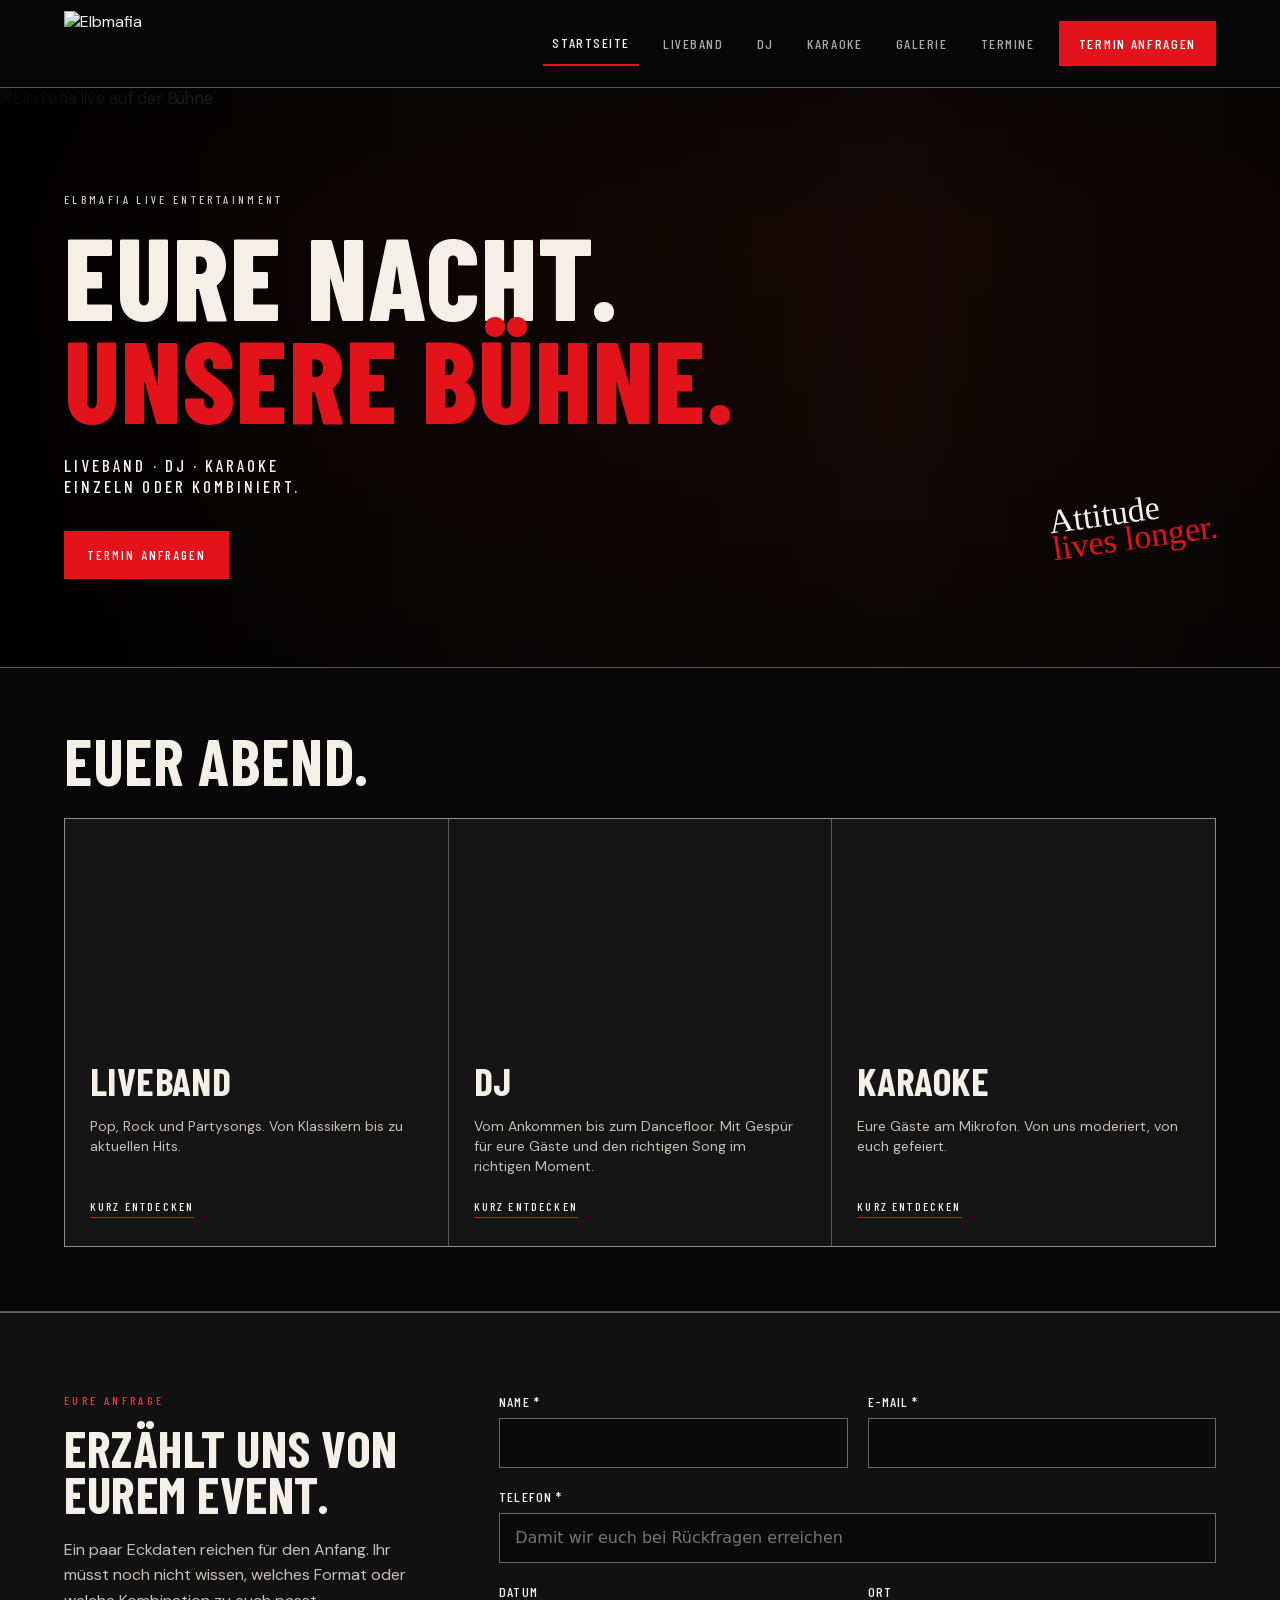
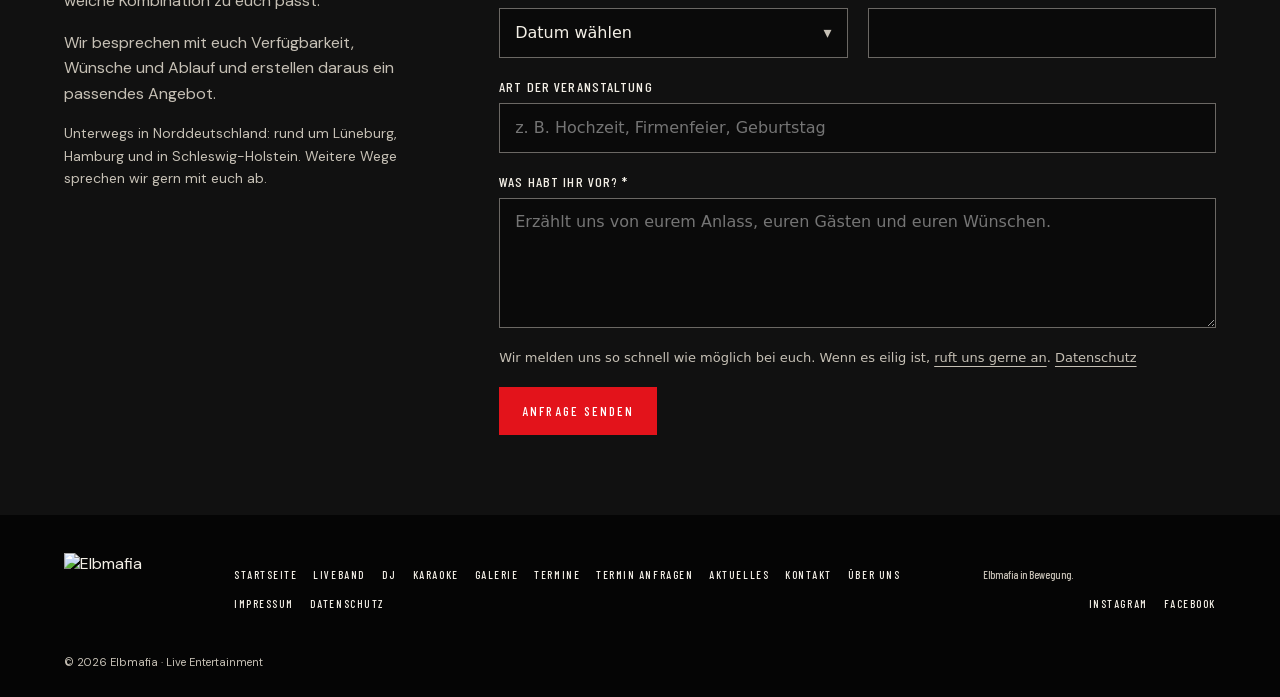
==== commit bb091180: "Require contact telephone on website inquiries" ====
--- a/index.html
+++ b/index.html
@@ -2,13 +2,13 @@
 <html lang="de">
   <head>
     <meta charset="UTF-8" />
-    <meta http-equiv="Content-Security-Policy" content="default-src 'self'; base-uri 'self'; object-src 'none'; script-src 'self'; style-src 'self' 'unsafe-inline'; img-src 'self' https://cdn.sanity.io data:; font-src 'self'; connect-src 'self' https://8jes752q.api.sanity.io https://api.web3forms.com; frame-src https://www.youtube-nocookie.com https://player.vimeo.com; media-src 'self' https://cdn.sanity.io; form-action 'self' https://api.web3forms.com; upgrade-insecure-requests" />
+    <meta http-equiv="Content-Security-Policy" content="default-src 'self'; base-uri 'self'; object-src 'none'; script-src 'self'; style-src 'self' 'unsafe-inline'; img-src 'self' https://cdn.sanity.io data:; font-src 'self'; connect-src 'self' https://8jes752q.api.sanity.io https://elbmafia-backstage.christopher-harms.workers.dev/backstage-api/website-inquiry; frame-src https://www.youtube-nocookie.com https://player.vimeo.com; media-src 'self' https://cdn.sanity.io; form-action 'self'; upgrade-insecure-requests" />
     <meta name="viewport" content="width=device-width, initial-scale=1.0" />
     <meta name="theme-color" content="#080808" />
     <meta name="description" content="Liveband, DJ und moderiertes Karaoke in Norddeutschland. Für Feiern rund um Lüneburg, Hamburg und Schleswig-Holstein. Einzeln oder kombiniert." />
     <title>Elbmafia – Liveband, DJ &amp; Karaoke in Norddeutschland</title>
     <link rel="icon" type="image/png" href="./assets/elbmafia-icon-64.png" />
-    <script type="module" crossorigin src="./assets/pages-main-Cni1FsrV.js"></script>
+    <script type="module" crossorigin src="./assets/pages-main-PfNKYPo3.js"></script>
     <link rel="stylesheet" crossorigin href="./assets/pages-main-CIuDXrAa.css">
 
     <link rel="canonical" href="https://elbmafia.de/" />
